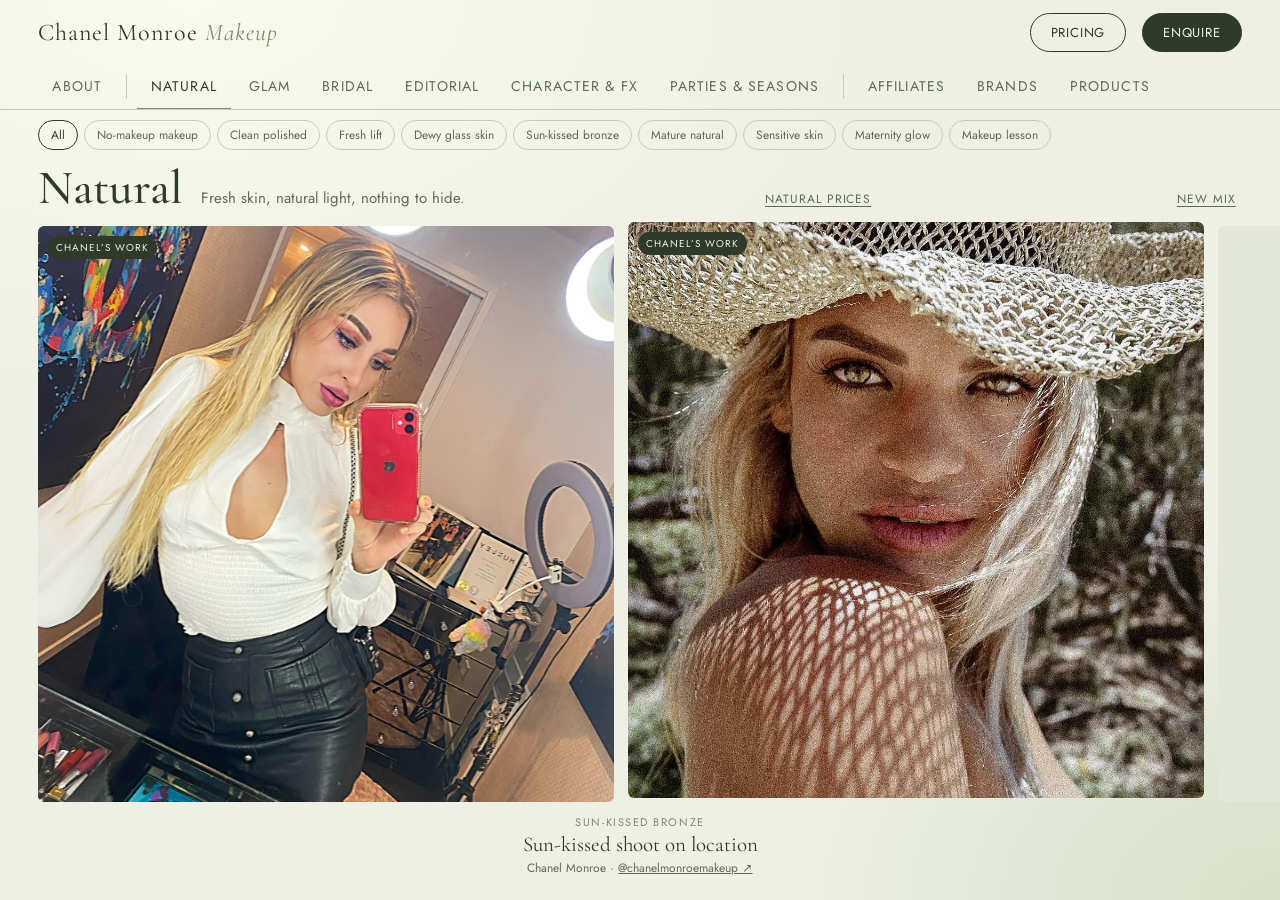
==== final-draft/index.html @ d8c99e46 "Add final-draft desktop site, Lip art, clips list, edit mode and WORKLOG" ====
<!DOCTYPE html>
<html lang="en">
<head>
<meta charset="utf-8">
<meta name="viewport" content="width=device-width,initial-scale=1">
<title>Chanel Monroe Makeup</title>
<link rel="preconnect" href="https://fonts.googleapis.com"><link rel="preconnect" href="https://fonts.gstatic.com" crossorigin>
<link rel="stylesheet" href="https://fonts.googleapis.com/css2?family=Bodoni+Moda:ital,wght@0,500;0,700;1,500&family=Cormorant+Garamond:ital,wght@0,400;0,500;0,600;1,400;1,500&family=Jost:wght@300;400;500;600&family=Pinyon+Script&family=Shrikhand&family=Syne:wght@600;700;800&display=swap">
<style>
:root{--hdr:64px;--ff:"Jost",system-ui,sans-serif;--fh:"Cormorant Garamond",Georgia,serif;--ease:cubic-bezier(.2,.7,.2,1)}
*{box-sizing:border-box}html,body{margin:0;height:100%}
body{font-family:var(--ff);background:var(--bg);color:var(--fg);transition:background .7s var(--ease),color .7s var(--ease);overflow:hidden}
a{color:inherit}button{font:inherit;color:inherit;cursor:pointer}

/* ===== THEMES: one per main group ===== */
[data-g="natural"]{--bg:#eef0e6;--bg2:#e3e8d6;--fg:#2f3a2b;--soft:#5d6a57;--acc:#7d8f6a;--line:#c4cfb7;--card:#f7f8f1;--fh:"Cormorant Garamond",Georgia,serif;--tt:none;--ls:0}
[data-g="glam"]{--bg:#f5e9e1;--bg2:#ead2c4;--fg:#3a2622;--soft:#7a5a50;--acc:#b8846b;--line:#e2c3b2;--card:#fbf3ee;--fh:"Bodoni Moda",Didot,serif;--tt:none;--ls:.01em}
[data-g="bridal"]{--bg:#fbf8f2;--bg2:#f3ead9;--fg:#3d3833;--soft:#6e665d;--acc:#c2a878;--line:#e6d9c0;--card:#fffdf9;--fh:"Pinyon Script",cursive;--tt:none;--ls:0}
[data-g="editorial"]{--bg:#0b0b0c;--bg2:#1a1a1d;--fg:#ededed;--soft:#a9a9ae;--acc:#ffffff;--line:#2e2e33;--card:#141416;--fh:"Bodoni Moda",Didot,serif;--tt:uppercase;--ls:.16em}
[data-g="fx"]{--bg:#141118;--bg2:#2a1020;--fg:#f3ece6;--soft:#b9a9a6;--acc:#c4142f;--line:#3a2a33;--card:#1d1820;--fh:"Syne",system-ui,sans-serif;--tt:uppercase;--ls:.06em}
[data-g="parties"]{--bg:#fff6ec;--bg2:#ffe3f0;--fg:#2a1a3a;--soft:#5e4d6b;--acc:#ff4fa3;--line:#f1d3ae;--card:#fffaf4;--fh:"Shrikhand",Georgia,cursive;--tt:none;--ls:0}

/* Theme option B: gradients and texture */
#bgfx{position:fixed;inset:0;z-index:-2;pointer-events:none;opacity:0;transition:opacity .8s,background .8s}
body[data-theme="b"] #bgfx{opacity:1}
body[data-theme="b"][data-g="natural"] #bgfx{background:radial-gradient(1200px 700px at 15% 0%,#f8faef 0,transparent 60%),radial-gradient(900px 600px at 100% 100%,#d7e0c6 0,transparent 60%),var(--bg)}
body[data-theme="b"][data-g="glam"] #bgfx{background:linear-gradient(120deg,#f7ebe3,#e9c9b6 40%,#f9efe8 55%,#dfb6a0);background-size:300% 300%;animation:shimmer 18s ease-in-out infinite}
body[data-theme="b"][data-g="bridal"] #bgfx{background:radial-gradient(circle at 1px 1px,rgba(194,168,120,.22) 1px,transparent 1.5px) 0 0/22px 22px,radial-gradient(1000px 600px at 50% -10%,#fff 0,transparent 70%),linear-gradient(#fbf8f2,#f4ebe0)}
body[data-theme="b"][data-g="editorial"] #bgfx{background:url("data:image/svg+xml,%3Csvg xmlns='http://www.w3.org/2000/svg' width='180' height='180'%3E%3Cfilter id='n'%3E%3CfeTurbulence type='fractalNoise' baseFrequency='.9' numOctaves='2'/%3E%3C/filter%3E%3Crect width='100%25' height='100%25' filter='url(%23n)' opacity='.09'/%3E%3C/svg%3E"),linear-gradient(160deg,#121214,#050506)}
body[data-theme="b"][data-g="fx"] #bgfx{background:radial-gradient(700px 500px at 20% 110%,rgba(196,20,47,.35),transparent 70%),radial-gradient(800px 600px at 90% -10%,rgba(90,30,120,.35),transparent 70%),#100d13;animation:smoke 22s ease-in-out infinite alternate}
body[data-theme="b"][data-g="parties"] #bgfx{background:radial-gradient(circle,#ff4fa3 2px,transparent 2.5px) 0 0/90px 90px,radial-gradient(circle,#ffc531 2px,transparent 2.5px) 45px 30px/90px 90px,radial-gradient(circle,#38c6f4 2px,transparent 2.5px) 20px 60px/90px 90px,linear-gradient(135deg,#fff6ec,#ffe6f2)}
@keyframes shimmer{0%,100%{background-position:0% 50%}50%{background-position:100% 50%}}
@keyframes smoke{to{background-position:30px -20px,-40px 30px,0 0}}

/* Theme option C: tinted by the photo in the centre */
#tint{position:fixed;inset:-60px;z-index:-3;background-size:cover;background-position:center;filter:blur(48px) saturate(1.2);opacity:0;transition:opacity .8s,background-image .8s}
#tint::after{content:"";position:absolute;inset:0;background:var(--bg);opacity:.72}
body[data-theme="c"] #tint{opacity:1}
body[data-theme="c"]{background:transparent}
</style>
<style>
/* ===== HEADER + NAV ===== */
.hdr{height:var(--hdr);display:flex;align-items:center;gap:16px;padding:0 clamp(16px,3vw,40px)}
.brand{font-family:"Cormorant Garamond",serif;font-size:24px;letter-spacing:.04em;text-decoration:none;white-space:nowrap}
.brand i{font-style:italic;color:var(--acc)}
.hdr .sp{flex:1}
.pill{border:1px solid var(--fg);background:transparent;border-radius:99px;padding:9px 20px;font-size:13px;letter-spacing:.06em;text-transform:uppercase;transition:.25s}
.pill:hover,.pill.solid{background:var(--fg);color:var(--bg)}
.pill.solid:hover{background:transparent;color:var(--fg)}
.nav{display:flex;gap:4px;padding:0 clamp(16px,3vw,40px);overflow-x:auto;scrollbar-width:none;position:relative;z-index:5}
.nav::-webkit-scrollbar{display:none}
.nav .item{position:relative;flex:none}
.nav .gbtn{background:none;border:0;padding:12px 14px;font-size:14px;letter-spacing:.08em;text-transform:uppercase;color:var(--soft);white-space:nowrap;transition:.25s}
.nav .gbtn[aria-current="true"]{color:var(--fg)}
/* Nav A: text tabs with an underline */
body[data-nav="a"] .nav{border-bottom:1px solid var(--line)}
body[data-nav="a"] .nav .gbtn{border-bottom:2px solid transparent;margin-bottom:-1px}
body[data-nav="a"] .nav .gbtn[aria-current="true"]{border-color:var(--acc)}
/* Nav B: pill buttons */
body[data-nav="b"] .nav{padding-top:4px;padding-bottom:8px;gap:8px}
body[data-nav="b"] .nav .gbtn{border:1px solid var(--line);border-radius:99px;padding:9px 18px}
body[data-nav="b"] .nav .gbtn[aria-current="true"]{background:var(--fg);color:var(--bg);border-color:var(--fg)}
/* Nav C: tabs with a drop-down of sub-styles */
body[data-nav="c"] .nav{overflow:visible;border-bottom:1px solid var(--line)}
body[data-nav="c"] .nav .gbtn::after{content:" ▾";font-size:10px;opacity:.6}
.dd{display:none;position:absolute;top:100%;left:0;min-width:220px;background:var(--card);border:1px solid var(--line);border-radius:12px;padding:8px;box-shadow:0 18px 40px rgba(0,0,0,.18);z-index:20}
body[data-nav="c"] .nav .item:hover .dd,body[data-nav="c"] .nav .item:focus-within .dd{display:block}
.dd button{display:flex;justify-content:space-between;width:100%;background:none;border:0;padding:8px 10px;border-radius:8px;font-size:13.5px;text-align:left}
.dd button:hover{background:var(--bg2)}
.dd small{color:var(--soft)}
body[data-nav="c"] .subs{display:none}

/* sub-style chips */
.subs{display:flex;gap:6px;padding:10px clamp(16px,3vw,40px) 0;overflow-x:auto;scrollbar-width:none}
.subs::-webkit-scrollbar{display:none}
.chip{flex:none;border:1px solid var(--line);background:transparent;border-radius:99px;padding:5px 12px;font-size:12px;color:var(--soft);transition:.2s}
.chip[aria-pressed="true"],.chip:hover{border-color:var(--fg);color:var(--fg)}

/* group heading */
.ghead{display:flex;align-items:baseline;gap:18px;padding:14px clamp(16px,3vw,40px) 6px;flex-wrap:wrap}
.ghead h1{margin:0;font-family:var(--fh);text-transform:var(--tt);letter-spacing:var(--ls);font-weight:500;font-size:clamp(30px,4vw,48px);line-height:1}
body[data-g="bridal"] .ghead h1{font-size:clamp(40px,5vw,64px)}
.ghead p{margin:0;color:var(--soft);font-size:15px;max-width:60ch}
.ghead .mix{margin-left:auto;background:none;border:0;color:var(--soft);font-size:12px;letter-spacing:.08em;text-transform:uppercase;text-decoration:underline;text-underline-offset:3px}

/* ===== GALLERY STRIP ===== */
.strip{overflow-x:auto;overflow-y:hidden;scrollbar-width:none;cursor:grab;padding:8px 0 4px;user-select:none}
.strip::-webkit-scrollbar{display:none}
.strip.drag{cursor:grabbing}
.track{display:flex;gap:14px;padding:0 clamp(16px,3vw,40px);height:calc(100vh - var(--hdr) - 260px);min-height:300px}
.tile{position:relative;flex:none;height:100%;margin:0;border-radius:6px;overflow:hidden;background:var(--bg2);transition:transform .4s var(--ease),opacity .4s}
.tile img{width:100%;height:100%;object-fit:cover;display:block;pointer-events:none;transition:transform .8s var(--ease)}
.tile:hover img{transform:scale(1.03)}
.tile .own{position:absolute;top:10px;left:10px;background:var(--fg);color:var(--bg);font-size:10px;letter-spacing:.1em;text-transform:uppercase;padding:4px 8px;border-radius:99px}
.tile figcaption{position:absolute;left:0;right:0;bottom:0;padding:40px 14px 12px;background:linear-gradient(transparent,rgba(0,0,0,.72));color:#fff;font-size:13px;line-height:1.35;opacity:0;transform:translateY(8px);transition:.35s var(--ease)}
.tile figcaption b{display:block;font-size:10.5px;letter-spacing:.12em;text-transform:uppercase;opacity:.8;font-weight:500;margin-bottom:3px}
.tile figcaption a{opacity:.85}
.tile.centre{transform:translateY(-4px)}
body[data-cap="b"] .tile figcaption{opacity:1;transform:none}
body[data-cap="c"] .tile:hover figcaption{opacity:1;transform:none}

/* rotating description line */
.capbar{display:flex;align-items:center;justify-content:center;gap:12px;min-height:64px;padding:8px clamp(16px,3vw,40px);text-align:center}
.capbar .txt{transition:opacity .35s,transform .35s;max-width:780px}
.capbar .txt.out{opacity:0;transform:translateY(6px)}
.capbar .sub{font-size:11px;letter-spacing:.14em;text-transform:uppercase;color:var(--acc)}
.capbar .desc{font-family:var(--fh);text-transform:var(--tt);letter-spacing:var(--ls);font-size:21px;line-height:1.2;margin:2px 0}
body[data-g="bridal"] .capbar .desc{font-family:"Cormorant Garamond",serif;font-style:italic;font-size:23px}
body[data-g="parties"] .capbar .desc{font-size:19px}
body[data-g="fx"] .capbar .desc,body[data-g="editorial"] .capbar .desc{font-size:16px}
.capbar .src{font-size:12px;color:var(--soft)}
body[data-cap="b"] .capbar{visibility:hidden}

/* ===== LIGHTBOX ===== */
.lb{position:fixed;inset:0;z-index:60;background:rgba(0,0,0,.86);display:none;align-items:center;justify-content:center;padding:4vh 4vw;color:#fff}
.lb.open{display:flex}
.lb figure{margin:0;display:flex;flex-direction:column;align-items:center;gap:12px;max-height:100%}
.lb img{max-width:min(88vw,900px);max-height:78vh;object-fit:contain;border-radius:4px}
.lb figcaption{text-align:center;font-size:14px;max-width:60ch}
.lb figcaption b{display:block;font-size:11px;letter-spacing:.14em;text-transform:uppercase;opacity:.75;font-weight:500}
.x{position:absolute;top:14px;right:16px;width:44px;height:44px;border-radius:50%;border:1px solid currentColor;background:transparent;font-size:20px;line-height:1}
.arw{position:absolute;top:50%;transform:translateY(-50%);width:48px;height:48px;border-radius:50%;border:1px solid currentColor;background:transparent;font-size:20px}
.arw.l{left:14px}.arw.r{right:14px}
</style>
<style>
/* ===== PRICING OVERLAY ===== */
.po{position:fixed;inset:0;z-index:50;display:none;align-items:center;justify-content:center;background:rgba(10,8,8,.55);-webkit-backdrop-filter:blur(6px);backdrop-filter:blur(6px)}
.po.open{display:flex;animation:fade .3s}
@keyframes fade{from{opacity:0}}
.po-sheet{position:relative;width:min(1000px,94vw);height:min(86vh,760px);border-radius:18px;overflow:hidden;display:flex;flex-direction:column;background:#fff;box-shadow:0 30px 80px rgba(0,0,0,.35)}
.po-view{flex:1;overflow:hidden;position:relative}
.po-pages{display:flex;height:100%;transition:transform .6s var(--ease)}
.page{flex:none;width:100%;height:100%;overflow-y:auto;background:var(--bg);color:var(--fg);padding:26px 30px 18px;display:flex;flex-direction:column;gap:14px;transition:background .5s}
.page-h{display:flex;align-items:baseline;gap:14px;flex-wrap:wrap;padding-right:50px}
.page-h h2{margin:0;font-family:var(--fh);text-transform:var(--tt);letter-spacing:var(--ls);font-weight:500;font-size:34px;line-height:1}
.page[data-g="bridal"] .page-h h2{font-size:46px}
.page-h p{margin:0;color:var(--soft);font-size:14px}
.page-imgs{display:grid;grid-template-columns:repeat(4,1fr);gap:10px;height:190px;flex:none}
.page-imgs figure{margin:0;position:relative;border-radius:8px;overflow:hidden;background:var(--bg2)}
.page-imgs img{width:100%;height:100%;object-fit:cover;display:block}
.page-imgs figcaption{position:absolute;left:0;right:0;bottom:0;padding:16px 8px 6px;background:linear-gradient(transparent,rgba(0,0,0,.65));color:#fff;font-size:10.5px;letter-spacing:.06em}
.plist{list-style:none;margin:0;padding:0;display:grid;grid-template-columns:1fr 1fr;column-gap:28px;border-top:1px solid var(--line)}
.plist li{display:grid;grid-template-columns:1fr auto;gap:2px 14px;padding:11px 0;border-bottom:1px solid var(--line)}
.plist b{font-weight:500;font-size:15px}
.plist .amt{text-align:right;font-weight:600;white-space:nowrap}
.plist .amt small{display:block;font-weight:400;color:var(--soft);font-size:11.5px}
.plist .inc{grid-column:1/-1;color:var(--soft);font-size:12.5px;line-height:1.35}
.page-f{margin-top:auto;display:flex;align-items:center;gap:14px;flex-wrap:wrap;font-size:12.5px;color:var(--soft);padding-top:6px}
.page-f .pill{margin-left:auto}
.po-foot{display:flex;align-items:center;justify-content:center;gap:14px;padding:10px;background:var(--bg);border-top:1px solid var(--line);color:var(--fg)}
.po-foot .nb{width:38px;height:38px;border-radius:50%;border:1px solid var(--line);background:transparent;font-size:16px}
.po-foot .nb:hover{border-color:var(--fg)}
.dots{display:flex;gap:6px}
.dots button{border:0;background:transparent;padding:6px 8px;font-size:11px;letter-spacing:.08em;text-transform:uppercase;color:var(--soft);border-radius:99px}
.dots button[aria-current="true"]{background:var(--fg);color:var(--bg)}
.po-tabs{display:none}
.po .x{z-index:3;color:var(--fg);top:16px;right:18px;background:var(--bg)}
/* Pricing B: tabs down the side */
.po[data-layout="b"] .po-sheet{flex-direction:row}
.po[data-layout="b"] .po-tabs{display:flex;flex-direction:column;gap:4px;width:220px;flex:none;padding:26px 14px;background:#151313;color:#f2ece6}
.po-tabs h3{margin:0 10px 14px;font-family:"Cormorant Garamond",serif;font-weight:500;font-size:26px}
.po-tabs button{background:none;border:0;text-align:left;padding:11px 12px;border-radius:10px;font-size:14px;letter-spacing:.04em;color:rgba(242,236,230,.7)}
.po-tabs button span{display:block;font-size:11.5px;opacity:.65;margin-top:2px}
.po-tabs button[aria-current="true"]{background:rgba(255,255,255,.1);color:#fff}
.po[data-layout="b"] .po-foot{display:none}
.po[data-layout="b"] .po-pages{transform:none!important}
.po[data-layout="b"] .page{display:none}
.po[data-layout="b"] .page.on{display:grid;grid-template-columns:minmax(220px,38%) 1fr;grid-template-rows:auto 1fr auto;gap:16px 24px}
.po[data-layout="b"] .page.on .page-h{grid-column:1/-1}
.po[data-layout="b"] .page.on .page-imgs{grid-template-columns:1fr 1fr;grid-template-rows:1fr 1fr;height:auto;min-height:320px}
.po[data-layout="b"] .page.on .plist{grid-template-columns:1fr;align-self:start}
.po[data-layout="b"] .page.on .page-f{grid-column:1/-1}
/* Pricing C: swipeable cards */
.po[data-layout="c"] .po-sheet{width:100vw;height:min(90vh,820px);background:transparent;box-shadow:none;border-radius:0}
.po[data-layout="c"] .po-view{overflow-x:auto;scroll-snap-type:x mandatory;scrollbar-width:none}
.po[data-layout="c"] .po-view::-webkit-scrollbar{display:none}
.po[data-layout="c"] .po-pages{transform:none!important;gap:20px;padding:0 calc(50vw - min(210px,43vw));width:max-content}
.po[data-layout="c"] .page{width:min(420px,86vw);border-radius:20px;scroll-snap-align:center;box-shadow:0 24px 60px rgba(0,0,0,.35);padding:20px 20px 16px;opacity:.55;transform:scale(.94);transition:opacity .4s,transform .4s}
.po[data-layout="c"] .page.on{opacity:1;transform:none}
.po[data-layout="c"] .page-imgs{grid-template-columns:2fr 1fr;grid-template-rows:1fr 1fr;height:230px}
.po[data-layout="c"] .page-imgs figure:first-child{grid-row:1/3}
.po[data-layout="c"] .page-imgs figure:nth-child(4){display:none}
.po[data-layout="c"] .plist{grid-template-columns:1fr}
.po[data-layout="c"] .po-foot{background:transparent;border:0;color:#fff}
.po[data-layout="c"] .po-foot .nb{border-color:rgba(255,255,255,.5)}
.po[data-layout="c"] .dots button{color:rgba(255,255,255,.7)}
.po[data-layout="c"] .dots button[aria-current="true"]{background:#fff;color:#111}
.po[data-layout="c"] .x{position:fixed;background:#fff;color:#111;border-color:#fff}

/* ===== DESIGN OPTIONS PANEL (mock only) ===== */
.opt-btn{position:fixed;left:16px;bottom:16px;z-index:70;background:#111;color:#fff;border:0;border-radius:99px;padding:11px 18px;font-size:12.5px;letter-spacing:.08em;text-transform:uppercase;box-shadow:0 10px 30px rgba(0,0,0,.3)}
.opt{position:fixed;left:16px;bottom:66px;z-index:70;width:min(380px,calc(100vw - 32px));max-height:calc(100vh - 100px);overflow:auto;background:#fff;color:#1d1b1a;border-radius:16px;padding:18px;box-shadow:0 24px 60px rgba(0,0,0,.35);display:none;font-size:13px}
.opt.open{display:block}
.opt h4{margin:0 0 2px;font-size:11px;letter-spacing:.14em;text-transform:uppercase;color:#8a817a}
.opt .row{margin:0 0 14px}
.opt .ch{display:flex;gap:6px;flex-wrap:wrap;margin:6px 0 4px}
.opt .ch button{border:1px solid #d8d2cb;background:#fff;border-radius:99px;padding:6px 12px;font-size:12.5px}
.opt .ch button[aria-pressed="true"]{background:#1d1b1a;color:#fff;border-color:#1d1b1a}
.opt .why{color:#6e665d;font-size:12px;line-height:1.4;margin:0}
.opt .note{border-top:1px solid #eee;padding-top:10px;color:#6e665d;font-size:12px;line-height:1.45;margin:0}

@media (max-width:760px){
  :root{--hdr:56px}
  .brand{font-size:19px}.hdr .pill{padding:7px 12px;font-size:11px}
  .track{height:calc(100vh - var(--hdr) - 290px)}
  .ghead p{font-size:13px}
  .po-sheet{width:100vw;height:100vh;border-radius:0}
  .page{padding:20px 16px}
  .page-imgs{height:130px;gap:6px}
  .plist{grid-template-columns:1fr}
  .po[data-layout="b"] .po-sheet{flex-direction:column}
  .po[data-layout="b"] .po-tabs{width:auto;flex-direction:row;overflow-x:auto;padding:12px;gap:2px}
  .po[data-layout="b"] .po-tabs h3{display:none}
  .po[data-layout="b"] .po-tabs button{white-space:nowrap}
  .po[data-layout="b"] .po-tabs button span{display:none}
  .po[data-layout="b"] .page.on{display:flex}
  .po[data-layout="b"] .page.on .page-imgs{min-height:0;height:220px}
}
</style>
<style>
/* ===== FINAL DRAFT ADDITIONS ===== */
[data-g="about"],[data-g="affiliates"],[data-g="brands"],[data-g="products"]{--bg:#f2eee8;--bg2:#e7e0d6;--fg:#26221f;--soft:#6b625a;--acc:#9a7b62;--line:#ddd3c7;--card:#faf7f3;--fh:"Cormorant Garamond",Georgia,serif;--tt:none;--ls:0}
body[data-theme="b"][data-g="about"] #bgfx,body[data-theme="b"][data-g="affiliates"] #bgfx,body[data-theme="b"][data-g="brands"] #bgfx,body[data-theme="b"][data-g="products"] #bgfx{background:radial-gradient(1000px 600px at 80% 0%,#fbf8f3 0,transparent 60%),var(--bg)}
.nav .sep{flex:none;width:1px;background:var(--line);margin:10px 6px}
.tile video{width:100%;height:100%;object-fit:cover;display:block;pointer-events:none}
.tile .vtag{position:absolute;top:10px;right:10px;background:rgba(0,0,0,.55);color:#fff;font-size:10px;letter-spacing:.1em;text-transform:uppercase;padding:4px 8px;border-radius:99px}
.lb video{max-width:min(88vw,900px);max-height:78vh;border-radius:4px}
#gallery[hidden],#info[hidden]{display:none}
.info{height:calc(100vh - var(--hdr) - 60px);overflow-y:auto;padding:6px clamp(16px,3vw,40px) 60px}
.info h1{font-family:var(--fh);font-weight:500;font-size:clamp(30px,4vw,48px);margin:10px 0 4px}
.info .lead{color:var(--soft);margin:0 0 20px;max-width:70ch}
.info h3{font-family:var(--fh);font-weight:500;font-size:24px;margin:26px 0 10px;border-bottom:1px solid var(--line);padding-bottom:6px}
.cards{display:grid;grid-template-columns:repeat(auto-fill,minmax(170px,1fr));gap:16px}
.card{background:var(--card);border:1px solid var(--line);border-radius:14px;padding:16px;text-align:center;text-decoration:none;transition:.25s}
.card:hover{transform:translateY(-3px);box-shadow:0 12px 30px rgba(0,0,0,.08)}
.card img.av{width:96px;height:96px;border-radius:50%;object-fit:cover;display:block;margin:0 auto 10px;background:var(--bg2)}
.card b{display:block;font-weight:500}.card small{color:var(--soft)}
.logos{display:grid;grid-template-columns:repeat(auto-fill,minmax(140px,1fr));gap:12px}
.logo{background:#fff;border:1px solid var(--line);border-radius:12px;height:90px;display:flex;align-items:center;justify-content:center;padding:14px}
.logo img{max-width:100%;max-height:100%;object-fit:contain}
.plist2{columns:2 260px;column-gap:28px;margin:0;padding:0;list-style:none}
.plist2 li{break-inside:avoid;padding:8px 0;border-bottom:1px solid var(--line)}
.about-lines{font-family:var(--fh);font-size:clamp(22px,2.6vw,32px);line-height:1.3;max-width:34ch;min-height:3.2em;transition:opacity .4s}
.mini-strip{display:flex;gap:12px;overflow-x:auto;padding:10px 0;scrollbar-width:none}
.mini-strip img{height:260px;border-radius:8px;flex:none}
.note-small{color:var(--soft);font-size:12px;margin-top:24px}

/* ===== EDIT MODE ===== */
.editbar{position:fixed;left:50%;bottom:16px;transform:translateX(-50%);z-index:80;display:none;align-items:center;gap:8px;flex-wrap:wrap;background:#111;color:#fff;border-radius:14px;padding:10px 12px;font-size:12.5px;box-shadow:0 18px 50px rgba(0,0,0,.4);max-width:calc(100vw - 24px)}
body.editing .editbar{display:flex}
.editbar b{letter-spacing:.1em;text-transform:uppercase;font-size:11px;color:#ffcf5a;margin-right:4px}
.editbar button{background:#2a2a2a;color:#fff;border:1px solid #444;border-radius:99px;padding:7px 12px;font-size:12px}
.editbar button.go{background:#ffcf5a;color:#111;border-color:#ffcf5a}
.editbar .cnt{color:#bbb}
body.editing .tile{cursor:grab;outline:2px dashed transparent;outline-offset:-2px}
body.editing .tile:hover{outline-color:#ffcf5a}
body.editing .tile.drop{outline-color:#ff4fa3;outline-style:solid}
.ectl{display:none;position:absolute;top:8px;left:8px;right:8px;gap:6px;z-index:3}
body.editing .ectl{display:flex}
.ectl button,.ectl select{background:rgba(17,17,17,.85);color:#fff;border:0;border-radius:8px;padding:6px 8px;font-size:12px}
.ectl .on{background:#ffcf5a;color:#111}
.ectl select{max-width:120px}
.tile .ecap{display:none;position:absolute;left:8px;right:8px;bottom:8px;z-index:3;background:rgba(17,17,17,.85);color:#fff;border-radius:8px;padding:6px 8px;font-size:12px;min-height:30px;outline:none}
body.editing .tile .ecap{display:block}
body.editing .tile figcaption{display:none}
.tile.pinned::after{content:"PINNED";position:absolute;right:10px;bottom:50px;background:#ffcf5a;color:#111;font-size:10px;font-weight:600;letter-spacing:.1em;padding:3px 7px;border-radius:99px;z-index:2}
.tile.isHidden{opacity:.35}
</style>
</head>
<body data-g="natural">
<div id="tint"></div><div id="bgfx"></div>

<header class="hdr">
  <a class="brand" href="./" id="brand">Chanel Monroe <i>Makeup</i></a>
  <span class="sp"></span>
  <button class="pill" id="openPricing">Pricing</button>
  <a class="pill solid" id="enquire" href="#" target="_blank" rel="noopener" style="text-decoration:none">Enquire</a>
</header>
<nav class="nav" id="nav" aria-label="Sections"></nav>

<section id="gallery">
  <div class="subs" id="subs"></div>
  <div class="ghead"><h1 id="gTitle"></h1><p id="gTag"></p><button class="mix" id="groupPrices"></button><button class="mix" id="remix">New mix</button></div>
  <main class="strip" id="strip" aria-label="Gallery: drag or scroll to move it"><div class="track" id="track"></div></main>
  <div class="capbar"><div class="txt" id="cap"><div class="sub" id="capSub"></div><div class="desc" id="capDesc"></div><div class="src" id="capSrc"></div></div></div>
</section>
<section id="info" class="info" hidden></section>

<div class="lb" id="lb" role="dialog" aria-modal="true" aria-label="Photo">
  <button class="x" id="lbX" aria-label="Close">×</button>
  <button class="arw l" id="lbL" aria-label="Previous">‹</button>
  <figure><div id="lbMedia"></div><figcaption id="lbCap"></figcaption></figure>
  <button class="arw r" id="lbR" aria-label="Next">›</button>
</div>

<div class="po" id="po" role="dialog" aria-modal="true" aria-label="Pricing">
  <div class="po-sheet">
    <div class="po-tabs" id="poTabs"></div>
    <div class="po-view" id="poView"><div class="po-pages" id="poPages"></div></div>
    <div class="po-foot"><button class="nb" id="poPrev" aria-label="Previous">‹</button><div class="dots" id="poDots"></div><button class="nb" id="poNext" aria-label="Next">›</button></div>
    <button class="x" id="poX" aria-label="Close">×</button>
  </div>
</div>

<div class="editbar" id="editbar">
  <b>Edit mode</b><span class="cnt" id="editCnt">No changes yet</span>
  <button id="eAll">Show every image in this section</button>
  <button id="eUndo">Discard changes</button>
  <button class="go" id="eSave">Save to overrides.js</button>
  <button id="eExit">Exit</button>
</div>

<script src="settings/site-settings.js"></script>
<script src="settings/pricing-settings.js"></script>
<script src="settings/design-settings.js"></script>
<script src="data/site-content.js"></script>
<script src="data/media.js"></script>
<script src="data/overrides.js"></script>
<script>
var GROUPS = [
  {id:'natural',  name:'Natural',           tag:'Fresh skin, natural light, nothing to hide.',
   subs:['No-makeup makeup','Clean polished','Fresh lift','Dewy glass skin','Sun-kissed bronze','Mature natural','Sensitive skin','Maternity glow','Makeup lesson'], looks:['natural','headshot','portrait','sensitive','lesson']},
  {id:'glam',     name:'Glam',              tag:'Polished, sculpted and made to last all night.',
   subs:['Soft glam','Full glam','Bronzed coastal glam','Old Hollywood','Race day glam','Mature skin glam'], looks:['formal','gala','milestone']},
  {id:'bridal',   name:'Bridal',            tag:'Your most important day, calm from the first consult.',
   subs:['Classic bridal','Natural radiant bride','Groom grooming'], looks:['bridal-look','bridal-party','trial']},
  {id:'editorial',name:'Editorial',         tag:'Make the face the story.',
   subs:['Beauty close-up','Graphic liner','Editorial graphic liner','Colour block and gloss','Lip art','Avant-garde','Music video and album art','Stage and theatre'], looks:['shoot-look','close-up','statement','half-day','full-day']},
  {id:'fx',       name:'Character & FX',    tag:'Characters, creatures and full transformations.',
   subs:['SFX and prosthetics','Body paint','Cosplay recreation','Halloween character','Fancy dress','UV neon'], looks:['sfx','body-paint','character','halloween']},
  {id:'parties',  name:'Parties & Seasons', tag:'Every celebration needs a little sparkle.',
   subs:['Glitter bar and gems','Kids face paint','Express designs','Easter','Christmas and New Year','Holiday specials'], looks:['easter','christmas','birthday','festival','hens','mini-paint']}
];
var PAGES = [{id:'about',name:'About'},{id:'affiliates',name:'Affiliates'},{id:'brands',name:'Brands'},{id:'products',name:'Products'}];
var DESC = {
 'No-makeup makeup':['Skin that looks like skin, only better','A barely-there base with a soft flush'],
 'Clean polished':['Clean, even skin and groomed brows','Polished, simple and camera-ready'],
 'Fresh lift':['A brightening lift for tired skin','Fresh, lifted and wide awake'],
 'Dewy glass skin':['Glassy, hydrated skin with a soft glow','A dewy finish that catches the light'],
 'Sun-kissed bronze':['Warm bronze and a sun-kissed flush','Holiday skin, all year round'],
 'Mature natural':['A light, flexible base for mature skin','Soft definition that never settles into lines'],
 'Sensitive skin':['Gentle products for reactive skin','Calm, even coverage for sensitive skin'],
 'Maternity glow':['A soft glow for maternity shoots','Radiant, comfortable maternity makeup'],
 'Makeup lesson':['Learn the looks you love','Techniques you can repeat at home'],
 'Soft glam':['Soft glam: blended lids and a nude lip','Diffused glam with a satin finish'],
 'Full glam':['Full glam: sculpted, lashed and lasting','Bold lids, full lashes and a flawless base'],
 'Bronzed coastal glam':['Bronzed glam made for the coast','Warm, sculpted and sun-ready'],
 'Old Hollywood':['Old Hollywood: winged liner and a red lip','Classic screen-siren glamour'],
 'Race day glam':['Race day glam that lasts in the heat','Polished glam for the fields'],
 'Mature skin glam':['Lifted glam for mature skin','Glamorous, luminous and lightweight'],
 'Classic bridal':['Timeless bridal, made to last all day','A classic bride, polished and photo-ready'],
 'Natural radiant bride':['Radiant, natural skin for the bride','Soft, glowing bridal makeup'],
 'Groom grooming':['Groom grooming: even skin, no shine','Camera-ready grooming for the groom'],
 'Beauty close-up':['Macro-ready skin and detail','Up close: precise, blended colour'],
 'Graphic liner':['Graphic liner with clean, sharp lines','Floating liner and negative space'],
 'Editorial graphic liner':['Editorial liner, shaped for the camera','Graphic shapes made for the lens'],
 'Colour block and gloss':['Colour-blocked lids and glossy shine','Bold colour with a high-gloss finish'],
 'Lip art':['Lip art: the lips become the canvas','Painted, glittered and gemmed lips'],
 'Avant-garde':['Avant-garde: makeup as art','Conceptual looks that break the rules'],
 'Music video and album art':['Looks for music videos and album art','Made for the screen and the cover'],
 'Stage and theatre':['Stage makeup that reads from the back row','Theatrical colour and definition'],
 'SFX and prosthetics':['SFX: wounds, prosthetics and creatures','Special effects built to fool the camera'],
 'Body paint':['Full body paint, designed and sealed','Body art in skin-safe paints'],
 'Cosplay recreation':['Character recreations for cosplay','Cosplay makeup, true to the character'],
 'Halloween character':['Halloween characters, from glam to ghoul','Skulls, witches and spooky glam'],
 'Fancy dress':['Fancy-dress faces to finish the costume','Costume makeup full of character'],
 'UV neon':['UV neon that glows under blacklight','Neon colour for the dance floor'],
 'Glitter bar and gems':['Glitter, gems and sparkle','Festival sparkle that stays put'],
 'Kids face paint':['Kids face paint: quick, bright and fun','Face painting for parties'],
 'Express designs':['Express designs in a few minutes','Quick cheek art and glitter'],
 'Easter':['Easter pastels and spring florals','Playful Easter faces'],
 'Christmas and New Year':['Festive red lips, gold lids and sparkle','Christmas and New Year’s Eve glam'],
 'Holiday specials':['Holiday looks for every celebration','Seasonal glam for the festive season']
};
</script>
<script>
(function(){
var $=function(id){return document.getElementById(id)};
var D=Object.assign({nav:'a',theme:'b',cap:'c',price:'b',mix:'b',perGroup:25,videosPerGroup:4},window.DESIGN||{});
var SAVED=window.SITE_OVERRIDES||{}; ['hidden','log'].forEach(function(k){SAVED[k]=SAVED[k]||[]}); ['pinned','captions','moved'].forEach(function(k){SAVED[k]=SAVED[k]||{}});
var O=JSON.parse(JSON.stringify(SAVED)), BASE=(window.MEDIA||[]).map(function(x){return Object.assign({},x)});
var SITE=window.SITE||{}, BOOK=(window.BOOKING_LINKS||{}).general||'#', SECTIONS=window.GALLERY_SECTIONS||[];
var cur=0, page=null, sub=null, shown=[], centreIdx=-1, EDIT=false, showAll=false, dirty=0;
function shuffle(a){a=a.slice();for(var i=a.length-1;i>0;i--){var j=Math.floor(Math.random()*(i+1));var t=a[i];a[i]=a[j];a[j]=t}return a}
function hash(s){var h=0;for(var i=0;i<s.length;i++)h=(h*31+s.charCodeAt(i))|0;return Math.abs(h)}
function esc(s){return String(s==null?'':s).replace(/[&<>"]/g,function(c){return {'&':'&amp;','<':'&lt;','>':'&gt;','"':'&quot;'}[c]})}
function items(){return BASE.map(function(x){var m=O.moved[x.src];return m?Object.assign({},x,{g:m.g,s:m.s}):x})}
function desc(it){if(O.captions[it.src])return O.captions[it.src];if(it.d)return it.d;var a=DESC[it.s]||[''];return a[hash(it.src)%a.length]}
function credit(it){return (it.own?'Chanel Monroe':'Inspiration')+(it.post?' · <a href="'+it.post+'" target="_blank" rel="noopener">'+esc(it.by)+' ↗</a>':'')}
function hid(it){return O.hidden.indexOf(it.src)>=0}
function key(g,s){return s?g.id+'|'+s:g.id}

/* ---- theme + design settings ---- */
var b=document.body.dataset;b.nav=D.nav;b.theme=D.theme;b.cap=D.cap;$('po').dataset.layout=D.price;
if(SITE.businessName&&!/^\[/.test(SITE.businessName))$('brand').textContent=SITE.businessName;
$('enquire').href=BOOK;

/* ---- choose what a section shows: pinned first, then a fresh random mix, videos spread evenly ---- */
function pick(g,onlySub){
  var all=items().filter(function(x){return x.g===g.id&&(!onlySub||x.s===onlySub)});
  var imgs=all.filter(function(x){return x.type!=='video'}), vids=all.filter(function(x){return x.type==='video'});
  if(EDIT&&showAll) return imgs.concat(vids);
  imgs=imgs.filter(function(x){return !hid(x)}); vids=vids.filter(function(x){return !hid(x)});
  var pins=(O.pinned[key(g,onlySub)]||[]).map(function(src){return imgs.concat(vids).filter(function(x){return x.src===src})[0]}).filter(Boolean);
  var used={};pins.forEach(function(x){used[x.src]=1});
  var out=[], want=D.perGroup;
  if(D.mix==='b'&&!onlySub){out=shuffle(imgs.filter(function(x){return x.own&&!used[x.src]})).slice(0,10);out.forEach(function(x){used[x.src]=1})}
  var subs=onlySub?[onlySub]:shuffle(g.subs);
  var buckets=subs.map(function(s){return shuffle(imgs.filter(function(x){return x.s===s&&!used[x.src]}))});
  while(out.length+pins.length<want&&buckets.some(function(q){return q.length}))buckets.forEach(function(q){if(out.length+pins.length<want&&q.length)out.push(q.shift())});
  if(D.mix!=='b')out=shuffle(out);
  var seenPost={};pins.forEach(function(x){if(x.post)seenPost[x.post]=1});
  out=out.filter(function(x){if(!x.post)return true;if(seenPost[x.post])return false;seenPost[x.post]=1;return true});
  var list=pins.filter(function(x){return x.type!=='video'}).concat(out);
  var vpick=shuffle(vids.filter(function(x){return !used[x.src]})).slice(0,Math.max(0,D.videosPerGroup-pins.filter(function(x){return x.type==='video'}).length));
  vpick=pins.filter(function(x){return x.type==='video'}).concat(vpick);
  vpick.forEach(function(v,k){var at=Math.round((k+1)*(list.length+vpick.length)/(vpick.length+1));list.splice(Math.min(at,list.length),0,v)});
  return list;
}
var SEL={};function remixAll(){GROUPS.forEach(function(g){SEL[g.id]=pick(g)})}

/* ---- nav ---- */
function renderNav(){
  var h='<div class="item"><button class="gbtn" data-p="about">About</button></div><span class="sep"></span>';
  h+=GROUPS.map(function(g,i){
    var subs=g.subs.map(function(s){return '<button data-g="'+i+'" data-s="'+esc(s)+'">'+esc(s)+'<small>'+items().filter(function(x){return x.s===s&&!hid(x)}).length+'</small></button>'}).join('');
    return '<div class="item"><button class="gbtn" data-g="'+i+'">'+g.name+'</button><div class="dd"><button data-g="'+i+'" data-s=""><b>All '+g.name+'</b></button>'+subs+'</div></div>'}).join('');
  h+='<span class="sep"></span>'+PAGES.slice(1).map(function(p){return '<div class="item"><button class="gbtn" data-p="'+p.id+'">'+p.name+'</button></div>'}).join('');
  $('nav').innerHTML=h;markNav();
}
function markNav(){[].forEach.call($('nav').querySelectorAll('.gbtn'),function(x){x.setAttribute('aria-current',page?x.dataset.p===page:(x.dataset.g!=null&&+x.dataset.g===cur))})}
$('nav').addEventListener('click',function(e){var x=e.target.closest('button');if(!x)return;if(x.dataset.p)return openPage(x.dataset.p);if(x.dataset.g!=null)go(+x.dataset.g,x.dataset.s||null)});
function renderSubs(){var g=GROUPS[cur];$('subs').innerHTML='<button class="chip" data-s="" aria-pressed="'+(!sub)+'">All</button>'+g.subs.map(function(s){return '<button class="chip" data-s="'+esc(s)+'" aria-pressed="'+(sub===s)+'">'+esc(s)+'</button>'}).join('')}
$('subs').addEventListener('click',function(e){var x=e.target.closest('.chip');if(x)go(cur,x.dataset.s||null)});


/* ---- gallery ---- */
var groupsOpt=null;
function moveOptions(it){if(!groupsOpt){groupsOpt=GROUPS.map(function(g){return '<optgroup label="'+g.name+'">'+g.subs.map(function(s){return '<option value="'+g.id+'|'+esc(s)+'">'+esc(s)+'</option>'}).join('')+'</optgroup>'}).join('')}
  return '<select data-a="move" title="Move to another style">'+groupsOpt.replace('value="'+it.g+'|'+esc(it.s)+'"','value="'+it.g+'|'+esc(it.s)+'" selected')+'</select>'}
function tileHTML(it,k){
  var w=Math.max(.56,Math.min(1,(it.w||4)/(it.h||5))), pins=O.pinned[key(GROUPS[cur],sub)]||[], pinned=pins.indexOf(it.src)>=0;
  var media=it.type==='video'?'<video muted loop playsinline preload="none" onerror="var t=this.closest(\'.tile\');if(t)t.remove()" poster="'+(it.poster||'')+'" data-src="'+it.src+'"></video><span class="vtag">Clip</span>'
    :'<img loading="'+(k<6?'eager':'lazy')+'" src="'+it.src+'" alt="'+esc(desc(it))+'" onerror="this.closest(\'.tile\').remove()">';
  return '<figure class="tile'+(pinned?' pinned':'')+(hid(it)?' isHidden':'')+'" data-k="'+k+'" draggable="'+EDIT+'" style="aspect-ratio:'+w+'">'+media+(it.own?'<span class="own">Chanel’s work</span>':'')+
    '<figcaption><b>'+esc(it.s)+'</b>'+esc(desc(it))+'<br>'+credit(it)+'</figcaption>'+
    (EDIT?'<div class="ectl"><button data-a="pin" class="'+(pinned?'on':'')+'" title="Pin: always show here, in this order">📌</button><button data-a="hide" class="'+(hid(it)?'on':'')+'" title="Hide from the site">✕</button>'+moveOptions(it)+'</div><div class="ecap" contenteditable="true" data-a="cap" title="Edit the description">'+esc(desc(it))+'</div>':'')+'</figure>';
}
function go(i,s){
  page=null;$('gallery').hidden=false;$('info').hidden=true;
  cur=i;sub=s||null;var g=GROUPS[i];document.body.dataset.g=g.id;markNav();renderSubs();
  $('gTitle').textContent=sub||g.name;$('gTag').textContent=sub?(DESC[sub]||[''])[0]+'.':g.tag;$('groupPrices').textContent=g.name+' prices';
  shown=(sub||EDIT)?pick(g,sub):SEL[g.id];
  $('track').innerHTML=shown.map(tileHTML).join('');
  observeVideos();$('strip').scrollLeft=0;centreIdx=-1;dir=1;setTimeout(findCentre,60);closeDd();
}
function closeDd(){var a=document.activeElement;if(a&&a.closest&&a.closest('.dd'))a.blur()}
function setCap(it){var c=$('cap');c.classList.add('out');
  setTimeout(function(){$('capSub').textContent=it.s;$('capDesc').textContent=desc(it);$('capSrc').innerHTML=credit(it);c.classList.remove('out')},220);
  $('tint').style.backgroundImage='url("'+(it.type==='video'?(it.poster||''):it.src)+'")'}
function findCentre(){var st=$('strip'),mid=st.scrollLeft+st.clientWidth/2,best=-1,bd=1e9;
  [].forEach.call($('track').children,function(t,k){var c=t.offsetLeft+t.offsetWidth/2,d=Math.abs(c-mid);if(d<bd){bd=d;best=k}});
  if(best!==centreIdx&&best>=0){var old=$('track').children[centreIdx];if(old)old.classList.remove('centre');centreIdx=best;var t=$('track').children[best];t.classList.add('centre');setCap(shown[+t.dataset.k])}}
/* videos load and play only while on screen */
var vio=('IntersectionObserver' in window)?new IntersectionObserver(function(es){es.forEach(function(e){var v=e.target;if(e.isIntersecting){if(!v.src)v.src=v.dataset.src;var p=v.play();if(p&&p.catch)p.catch(function(){})}else v.pause()})},{root:$('strip'),threshold:.35}):null;
function observeVideos(){[].forEach.call($('track').querySelectorAll('video'),function(v){if(vio)vio.observe(v);else{v.src=v.dataset.src;v.autoplay=true}})}
var st=$('strip'),dragging=false,moved=0,sx=0,sl=0,paused=false,dir=1,raf=0;
st.addEventListener('scroll',function(){cancelAnimationFrame(raf);raf=requestAnimationFrame(findCentre)},{passive:true});
st.addEventListener('wheel',function(e){if(Math.abs(e.deltaY)>Math.abs(e.deltaX)){st.scrollLeft+=e.deltaY;e.preventDefault()}},{passive:false});
st.addEventListener('pointerdown',function(e){if(EDIT)return;dragging=true;moved=0;sx=e.clientX;sl=st.scrollLeft;st.classList.add('drag')});
window.addEventListener('pointermove',function(e){if(!dragging)return;moved=Math.max(moved,Math.abs(e.clientX-sx));st.scrollLeft=sl-(e.clientX-sx)});
window.addEventListener('pointerup',function(){dragging=false;st.classList.remove('drag')});
st.addEventListener('mouseenter',function(){paused=true});st.addEventListener('mouseleave',function(){paused=false});
(function auto(){if(!EDIT&&!page&&!paused&&!dragging&&!$('po').classList.contains('open')&&!$('lb').classList.contains('open')){st.scrollLeft+=0.45*dir;if(st.scrollLeft+st.clientWidth>=st.scrollWidth-1)dir=-1;else if(st.scrollLeft<=0)dir=1}requestAnimationFrame(auto)})();
$('remix').onclick=function(){remixAll();go(cur,sub)};

/* ---- lightbox ---- */
var lbk=0;
function lbShow(k){lbk=(k+shown.length)%shown.length;var it=shown[lbk];
  $('lbMedia').innerHTML=it.type==='video'?'<video src="'+it.src+'" muted loop playsinline autoplay controls></video>':'<img src="'+it.src+'" alt="'+esc(desc(it))+'">';
  $('lbCap').innerHTML='<b>'+esc(it.s)+'</b>'+esc(desc(it))+'<br>'+credit(it)}
$('track').addEventListener('click',function(e){if(EDIT||moved>6||e.target.closest('a'))return;var t=e.target.closest('.tile');if(!t)return;lbShow(+t.dataset.k);$('lb').classList.add('open')});
function lbClose(){$('lb').classList.remove('open');$('lbMedia').innerHTML=''}
$('lbX').onclick=lbClose;$('lbL').onclick=function(){lbShow(lbk-1)};$('lbR').onclick=function(){lbShow(lbk+1)};
$('lb').addEventListener('click',function(e){if(e.target===$('lb'))lbClose()});

/* ---- pricing (style photos are inspiration only, not Chanel's work) ---- */
var LP=window.LOOK_PRICES||{sections:[]},LOOKS={};LP.sections.forEach(function(s){s.looks.forEach(function(l){LOOKS[l.key]=l})});
var cur$=LP.currency||'$';function money(n){return cur$+Number(n).toLocaleString('en-AU')}
var poIdx=0,po=$('po');
function buildPricing(){
  $('poPages').innerHTML=GROUPS.map(function(g,i){
    var four=shuffle(items().filter(function(x){return x.g===g.id&&!x.own&&x.type!=='video'&&!hid(x)})).slice(0,4);
    var imgs=four.map(function(it){return '<figure><img loading="lazy" src="'+it.src+'" alt="'+esc(desc(it))+'" onerror="this.parentNode.remove()"><figcaption>'+esc(it.s)+' · '+esc(it.by)+'</figcaption></figure>'}).join('');
    var rows=g.looks.map(function(k){var L=LOOKS[k];if(!L)return '';return '<li><b>'+esc(L.name)+'</b><span class="amt">'+(L.from?'<small>from</small>':'')+money(L.price)+'<small>'+esc(L.unit)+'</small></span><span class="inc">'+esc(L.includes)+'</span></li>'}).join('');
    return '<section class="page" data-g="'+g.id+'"><div class="page-h"><h2>'+g.name+'</h2><p>'+g.tag+'</p></div><div class="page-imgs">'+imgs+'</div><ul class="plist">'+rows+'</ul>'+
      '<div class="page-f"><span>Minimum booking '+money(LP.minimumBooking||0)+' · '+(LP.depositPct||0)+'% deposit secures your date · travel included within '+(LP.includedKm||0)+' km · style photos are inspiration, credited to their artists</span><a class="pill solid" style="text-decoration:none" href="'+((window.BOOKING_LINKS||{})[g.id]||BOOK)+'" target="_blank" rel="noopener">Book '+g.name+'</a></div></section>'}).join('');
  $('poDots').innerHTML=GROUPS.map(function(g,i){return '<button data-i="'+i+'">'+g.name+'</button>'}).join('');
  $('poTabs').innerHTML='<h3>Pricing</h3>'+GROUPS.map(function(g,i){var p=g.looks.map(function(k){return (LOOKS[k]||{}).price||0});return '<button data-i="'+i+'">'+g.name+'<span>from '+money(Math.min.apply(0,p))+'</span></button>'}).join('');
}
function poGo(i,fromScroll){poIdx=(i+GROUPS.length)%GROUPS.length;po.setAttribute('data-g',GROUPS[poIdx].id);
  [].forEach.call($('poPages').children,function(p,k){p.classList.toggle('on',k===poIdx)});
  [].forEach.call($('poDots').children,function(x,k){x.setAttribute('aria-current',k===poIdx)});
  [].forEach.call($('poTabs').querySelectorAll('button'),function(x,k){x.setAttribute('aria-current',k===poIdx)});
  if(po.dataset.layout==='a')$('poPages').style.transform='translateX('+(-100*poIdx)+'%)';
  if(po.dataset.layout==='c'&&!fromScroll){var c=$('poPages').children[poIdx],v=$('poView');v.scrollTo({left:c.offsetLeft-(v.clientWidth-c.offsetWidth)/2,behavior:'smooth'})}}
function poOpen(i){po.classList.add('open');poGo(i);if(po.dataset.layout==='c')setTimeout(function(){poGo(i)},30)}
$('openPricing').onclick=function(){poOpen(page?0:cur)};$('groupPrices').onclick=function(){poOpen(cur)};
$('poX').onclick=function(){po.classList.remove('open')};
po.addEventListener('click',function(e){if(e.target===po||(e.target===$('poView')&&po.dataset.layout==='c'))po.classList.remove('open')});
$('poPrev').onclick=function(){poGo(poIdx-1)};$('poNext').onclick=function(){poGo(poIdx+1)};
$('poDots').onclick=$('poTabs').onclick=function(e){var x=e.target.closest('button[data-i]');if(x)poGo(+x.dataset.i)};
var poRaf=0;$('poView').addEventListener('scroll',function(){if(po.dataset.layout!=='c')return;cancelAnimationFrame(poRaf);poRaf=requestAnimationFrame(function(){var v=$('poView'),mid=v.scrollLeft+v.clientWidth/2,best=0,bd=1e9;[].forEach.call($('poPages').children,function(c,k){var d=Math.abs(c.offsetLeft+c.offsetWidth/2-mid);if(d<bd){bd=d;best=k}});if(best!==poIdx)poGo(best,true)})},{passive:true});

/* ---- About, Affiliates, Brands, Products ---- */
function sec(id){return SECTIONS.filter(function(s){return s.id===id})[0]||{groups:[]}}
var aboutTimer=0;
function openPage(id){
  page=id;document.body.dataset.g=id;markNav();$('gallery').hidden=true;var el=$('info');el.hidden=false;el.scrollTop=0;clearInterval(aboutTimer);
  var ig=SITE.instagram||'https://www.instagram.com/chanelmonroemakeup/', h='';
  if(id==='about'){
    var lines=(sec('about').lines||[]).filter(function(l){return l&&!/^\[/.test(l)});
    var own=shuffle(items().filter(function(x){return x.own&&x.type!=='video'&&!hid(x)})).slice(0,12);
    h='<h1>About</h1><p class="lead">Mobile makeup artist on the Gold Coast. Bridal, glam, editorial, character and party looks.</p>'+
      '<p class="about-lines" id="aboutLine">'+esc(lines[0]||'Makeup for every kind of day, from barely there to full character.')+'</p>'+
      '<h3>Chanel’s work</h3><div class="mini-strip">'+own.map(function(x){return '<img loading="lazy" src="'+x.src+'" alt="'+esc(desc(x))+'">'}).join('')+'</div>'+
      '<p><a class="pill" style="text-decoration:none;display:inline-block;margin-top:10px" href="'+ig+'" target="_blank" rel="noopener">Follow on Instagram</a> <a class="pill solid" style="text-decoration:none;display:inline-block" href="'+BOOK+'" target="_blank" rel="noopener">Enquire</a></p>'+
      (lines.length?'':'<p class="note-small">Bio lines still to write: edit ABOUT_LINES in data/site-content.js.</p>');
    if(lines.length>1){var n=0;aboutTimer=setInterval(function(){var p=$('aboutLine');if(!p)return clearInterval(aboutTimer);p.style.opacity=0;setTimeout(function(){n=(n+1)%lines.length;p.textContent=lines[n];p.style.opacity=1},400)},3800)}
  }
  if(id==='affiliates'){
    h='<h1>Affiliates</h1><p class="lead">'+esc((sec('affiliates').lines||[])[0]||'The local artists I trust and work alongside.')+'</p>'+sec('affiliates').groups.map(function(g){
      return '<h3>'+esc(g.name)+'</h3><div class="cards">'+g.tiles.map(function(t){var p=t.text.split(' · ');var base='images/affiliates/'+g.name.toLowerCase()+'/'+t.handle;
        return '<a class="card" href="https://www.instagram.com/'+t.handle+'/" target="_blank" rel="noopener"><img class="av" loading="lazy" src="'+base+'.jpg" onerror="if(!this.dataset.w){this.dataset.w=1;this.src=\''+base+'.webp\'}else{this.style.visibility=\'hidden\'}" alt=""><b>'+esc(p[0])+'</b><small>'+esc(p[1]||'')+'<br>@'+esc(t.handle)+'</small></a>'}).join('')+'</div>'}).join('');
  }
  if(id==='brands'){
    h='<h1>Brands</h1><p class="lead">'+esc((sec('brands').lines||[])[0]||'The brands in my kit.')+'</p>'+sec('brands').groups.map(function(g){
      return '<h3>'+esc(g.name)+'</h3><div class="logos">'+g.tiles.map(function(t){return '<div class="logo" title="'+esc(t.text)+'">'+(t.src?'<img loading="lazy" src="'+t.src+'" alt="'+esc(t.text)+'">':esc(t.text))+'</div>'}).join('')+'</div>'}).join('');
  }
  if(id==='products'){
    h='<h1>Products</h1><p class="lead">'+esc((sec('products').lines||[])[0]||'The products I actually reach for on clients.')+'</p>'+sec('products').groups.map(function(g){
      return '<h3>'+esc(g.name)+'</h3><ul class="plist2">'+g.tiles.map(function(t){return '<li>'+esc(t.text)+'</li>'}).join('')+'</ul>'}).join('')+
      '<p class="note-small">'+esc((sec('products').lines||[]).slice(-1)[0]||'')+'</p>';
  }
  el.innerHTML=h;
}

/* ---- EDIT MODE: drag to reorder (pins), pin, hide, re-caption, move; save to data/overrides.js ---- */
var changes=[],fileHandle=null,dragK=-1;
function note(action,it,detail){changes.push({time:new Date().toISOString(),action:action,section:GROUPS[cur].id+(sub?' / '+sub:''),image:it.src,detail:detail||''});
  $('editCnt').textContent=changes.length+' unsaved change'+(changes.length===1?'':'s')}
function setEdit(on){EDIT=on;showAll=false;document.body.classList.toggle('editing',on);$('eAll').textContent='Show every image in this section';if(!page)go(cur,sub)}
function pinList(){var k=key(GROUPS[cur],sub);return O.pinned[k]=O.pinned[k]||[]}
$('track').addEventListener('click',function(e){if(!EDIT)return;var x=e.target.closest('button[data-a]');if(!x)return;var t=x.closest('.tile'),it=shown[+t.dataset.k];
  if(x.dataset.a==='pin'){var p=pinList(),i=p.indexOf(it.src);if(i>=0){p.splice(i,1);note('unpin',it)}else{p.push(it.src);note('pin',it)}}
  if(x.dataset.a==='hide'){var j=O.hidden.indexOf(it.src);if(j>=0){O.hidden.splice(j,1);note('unhide',it)}else{O.hidden.push(it.src);note('hide',it)}}
  t.outerHTML=tileHTML(it,+t.dataset.k)});
$('track').addEventListener('change',function(e){if(!EDIT||e.target.dataset.a!=='move')return;var t=e.target.closest('.tile'),it=shown[+t.dataset.k],v=e.target.value.split('|');
  O.moved[it.src]={g:v[0],s:v[1]};note('move',it,'to '+v[0]+' / '+v[1]);it.g=v[0];it.s=v[1]});
$('track').addEventListener('focusout',function(e){if(!EDIT||e.target.dataset.a!=='cap')return;var t=e.target.closest('.tile'),it=shown[+t.dataset.k],txt=e.target.textContent.trim();
  if(txt&&txt!==desc(it)){O.captions[it.src]=txt;note('caption',it,txt)}});
$('track').addEventListener('dragstart',function(e){if(!EDIT)return;var t=e.target.closest('.tile');dragK=+t.dataset.k;e.dataTransfer.effectAllowed='move'});
$('track').addEventListener('dragover',function(e){if(!EDIT)return;e.preventDefault();var t=e.target.closest('.tile');[].forEach.call($('track').children,function(c){c.classList.toggle('drop',c===t)})});
$('track').addEventListener('drop',function(e){if(!EDIT)return;e.preventDefault();var t=e.target.closest('.tile');if(!t||dragK<0)return;var to=[].indexOf.call($('track').children,t),from=[].indexOf.call($('track').children,$('track').querySelector('.tile[data-k="'+dragK+'"]'));
  var order=[].map.call($('track').children,function(c){return shown[+c.dataset.k]});var it=order.splice(from,1)[0];order.splice(to,0,it);
  var p=pinList();if(p.indexOf(it.src)<0)p.push(it.src);var set={};p.forEach(function(s){set[s]=1});
  O.pinned[key(GROUPS[cur],sub)]=order.filter(function(x){return set[x.src]}).map(function(x){return x.src});
  note('reorder',it,'position '+(to+1));shown=order;$('track').innerHTML=shown.map(tileHTML).join('');observeVideos();dragK=-1});
$('eAll').onclick=function(){showAll=!showAll;this.textContent=showAll?'Back to the normal mix':'Show every image in this section';go(cur,sub)};
$('eUndo').onclick=function(){O=JSON.parse(JSON.stringify(SAVED));changes=[];$('editCnt').textContent='Changes discarded';go(cur,sub)};
$('eExit').onclick=function(){setEdit(false);if(changes.length)alertLine('You have unsaved changes: press E and Save to keep them.')};
function alertLine(t){$('editCnt').textContent=t}
$('eSave').onclick=async function(){
  if(!changes.length){alertLine('Nothing new to save');return}
  O.log=(O.log||[]).concat([{saved:new Date().toISOString(),changes:changes}]);
  var text='/* Manual adjustments saved from Edit mode (press E on the site, or open index.html?edit).\n   hidden: images never shown.  pinned: images shown first, in this order, per section.\n   captions: replacement descriptions.  moved: images moved to another section or style.\n   log: a dated record of every saved change. */\nwindow.SITE_OVERRIDES = '+JSON.stringify(O,null,1)+';\n';
  try{
    if(window.showSaveFilePicker){fileHandle=fileHandle||await window.showSaveFilePicker({suggestedName:'overrides.js',types:[{description:'Site overrides',accept:{'text/javascript':['.js']}}]});
      var w=await fileHandle.createWritable();await w.write(text);await w.close();alertLine('Saved '+changes.length+' change(s) to '+fileHandle.name+'. Keep it in the data folder.');}
    else{var a=document.createElement('a');a.href=URL.createObjectURL(new Blob([text],{type:'text/javascript'}));a.download='overrides.js';a.click();alertLine('Downloaded overrides.js: move it into the data folder.')}
    SAVED=JSON.parse(JSON.stringify(O));changes=[];
  }catch(err){O.log.pop();alertLine('Not saved: '+err.message)}
};

/* ---- keys + start ---- */
document.addEventListener('keydown',function(e){
  var typing=e.target.isContentEditable||/INPUT|TEXTAREA|SELECT/.test(e.target.tagName);
  if(e.key==='Escape'){po.classList.remove('open');lbClose()}
  if(typing)return;
  if((e.key==='e'||e.key==='E')&&!e.ctrlKey&&!e.metaKey){setEdit(!EDIT);return}
  if(po.classList.contains('open')){if(e.key==='ArrowRight')poGo(poIdx+1);if(e.key==='ArrowLeft')poGo(poIdx-1)}
  else if($('lb').classList.contains('open')){if(e.key==='ArrowRight')lbShow(lbk+1);if(e.key==='ArrowLeft')lbShow(lbk-1)}
});
if(!BASE.length)document.body.insertAdjacentHTML('afterbegin','<p style="padding:14px;background:#fdd;margin:0">data/media.js is missing: run tools/build-media.ps1.</p>');
renderNav();remixAll();buildPricing();go(0);
if(/[?&]edit/.test(location.search))setEdit(true);
})();
</script>
</body>
</html>
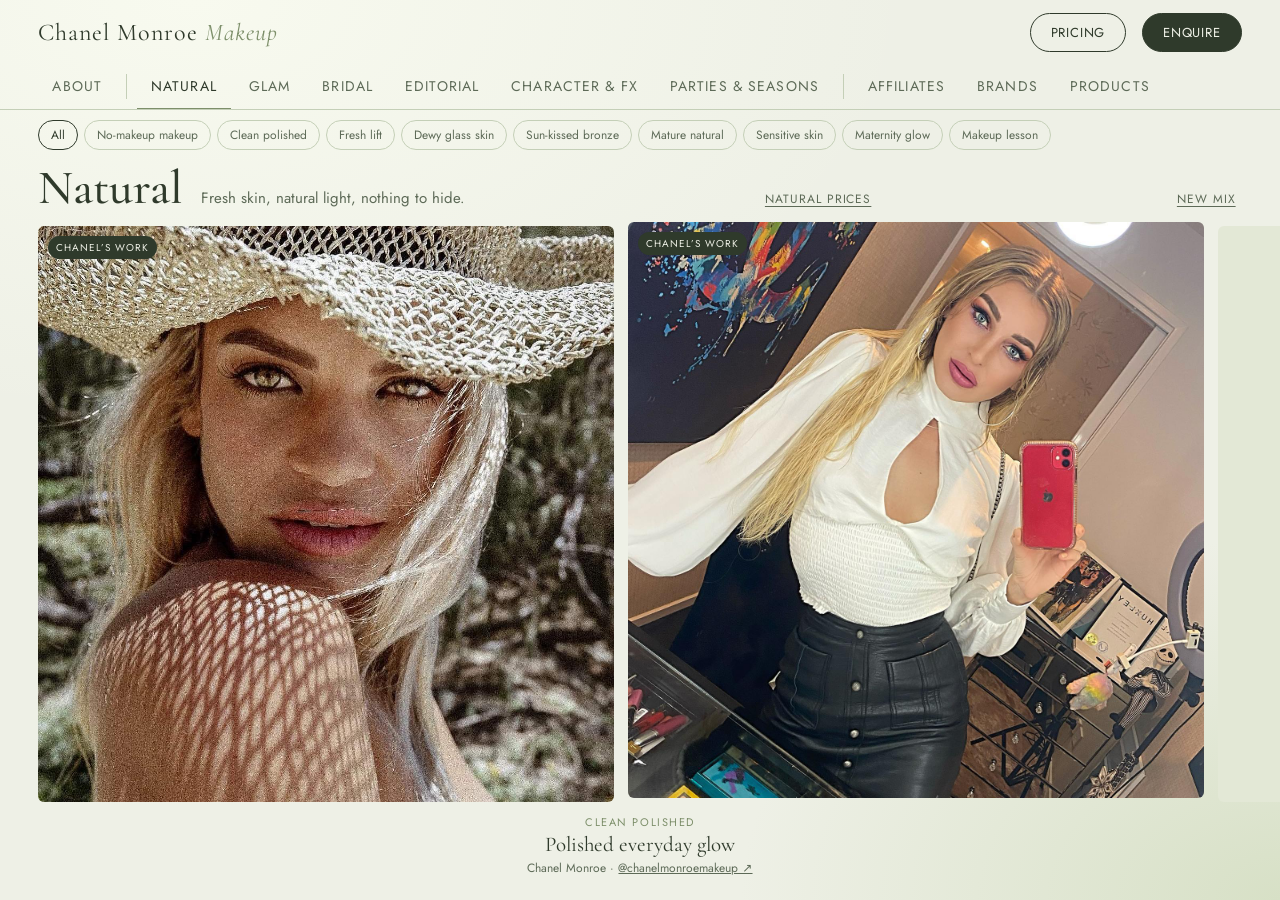
==== commit 9d6b65a1: "About: shuffling 9x4 grid of Chanel's work; hide placeholder bio lines" ====
--- a/final-draft/index.html
+++ b/final-draft/index.html
@@ -243,6 +243,15 @@
 .about-lines{font-family:var(--fh);font-size:clamp(22px,2.6vw,32px);line-height:1.3;max-width:34ch;min-height:3.2em;transition:opacity .4s}
 .mini-strip{display:flex;gap:12px;overflow-x:auto;padding:10px 0;scrollbar-width:none}
 .mini-strip img{height:260px;border-radius:8px;flex:none}
+/* About: shuffling grid of Chanel's work, 9 x 4 on desktop, 4 x 9 on phones */
+.agrid{display:grid;grid-template-columns:repeat(9,1fr);gap:8px;margin:6px 0 18px}
+.agrid .cell{position:relative;aspect-ratio:1;overflow:hidden;border-radius:6px;background:var(--bg2);cursor:zoom-in}
+.agrid .cell img{position:absolute;inset:0;width:100%;height:100%;object-fit:cover;transition:opacity .9s ease,transform 6s ease}
+.agrid .cell img.out{opacity:0}
+.agrid .cell:hover img{transform:scale(1.06)}
+.agrid .cell span{position:absolute;left:0;right:0;bottom:0;padding:18px 8px 6px;background:linear-gradient(transparent,rgba(0,0,0,.6));color:#fff;font-size:11px;opacity:0;transition:opacity .3s}
+.agrid .cell:hover span{opacity:1}
+@media (max-width:760px){.agrid{grid-template-columns:repeat(4,1fr);gap:5px}}
 .note-small{color:var(--soft);font-size:12px;margin-top:24px}
 
 /* ===== EDIT MODE ===== */
@@ -519,11 +528,11 @@
   page=id;document.body.dataset.g=id;markNav();$('gallery').hidden=true;var el=$('info');el.hidden=false;el.scrollTop=0;clearInterval(aboutTimer);
   var ig=SITE.instagram||'https://www.instagram.com/chanelmonroemakeup/', h='';
   if(id==='about'){
-    var lines=(sec('about').lines||[]).filter(function(l){return l&&!/^\[/.test(l)});
-    var own=shuffle(items().filter(function(x){return x.own&&x.type!=='video'&&!hid(x)})).slice(0,12);
+    var lines=(sec('about').lines||[]).filter(function(l){return l&&!/\[[^\]]*\]/.test(l)});
+    var own=shuffle(items().filter(function(x){return x.own&&x.type!=='video'&&!hid(x)}));
     h='<h1>About</h1><p class="lead">Mobile makeup artist on the Gold Coast. Bridal, glam, editorial, character and party looks.</p>'+
       '<p class="about-lines" id="aboutLine">'+esc(lines[0]||'Makeup for every kind of day, from barely there to full character.')+'</p>'+
-      '<h3>Chanel’s work</h3><div class="mini-strip">'+own.map(function(x){return '<img loading="lazy" src="'+x.src+'" alt="'+esc(desc(x))+'">'}).join('')+'</div>'+
+      '<h3>Chanel’s work</h3><div class="agrid" id="agrid"></div>'+
       '<p><a class="pill" style="text-decoration:none;display:inline-block;margin-top:10px" href="'+ig+'" target="_blank" rel="noopener">Follow on Instagram</a> <a class="pill solid" style="text-decoration:none;display:inline-block" href="'+BOOK+'" target="_blank" rel="noopener">Enquire</a></p>'+
       (lines.length?'':'<p class="note-small">Bio lines still to write: edit ABOUT_LINES in data/site-content.js.</p>');
     if(lines.length>1){var n=0;aboutTimer=setInterval(function(){var p=$('aboutLine');if(!p)return clearInterval(aboutTimer);p.style.opacity=0;setTimeout(function(){n=(n+1)%lines.length;p.textContent=lines[n];p.style.opacity=1},400)},3800)}
@@ -543,6 +552,32 @@
       '<p class="note-small">'+esc((sec('products').lines||[]).slice(-1)[0]||'')+'</p>';
   }
   el.innerHTML=h;
+  if(id==='about')buildAboutGrid(own);
+}
+/* 36 tiles (9 x 4): fresh order on every visit, then one tile fades to another photo every few seconds */
+var gridTimer=0;
+function buildAboutGrid(own){
+  clearInterval(gridTimer);var grid=$('agrid');if(!grid||!own.length)return;
+  var COLS=9,N=36,cells=[],pool=[];
+  while(pool.length<N)pool=pool.concat(shuffle(own));
+  for(var i=0;i<N;i++){ /* avoid the same photo next to or above itself */
+    var j=i;while(j<pool.length&&((i%COLS&&pool[j]===cells[i-1])||(i>=COLS&&pool[j]===cells[i-COLS])))j++;
+    if(j>=pool.length)j=i;var t=pool[i];pool[i]=pool[j];pool[j]=t;cells.push(pool[i]);
+  }
+  grid.innerHTML=cells.map(function(x,i){return '<div class="cell" data-i="'+i+'"><img loading="'+(i<18?'eager':'lazy')+'" src="'+x.src+'" alt="'+esc(desc(x))+'"><span>'+esc(desc(x))+'</span></div>'}).join('');
+  grid.onclick=function(e){var c=e.target.closest('.cell');if(!c)return;shown=own;lbShow(own.indexOf(cells[+c.dataset.i]));$('lb').classList.add('open')};
+  gridTimer=setInterval(function(){
+    if(!document.body.contains(grid)||page!=='about'){clearInterval(gridTimer);return}
+    if(document.hidden||$('lb').classList.contains('open'))return;
+    var i=Math.floor(Math.random()*N),onScreen={};cells.forEach(function(x){onScreen[x.src]=1});
+    var near=[cells[i-1],cells[i+1],cells[i-COLS],cells[i+COLS]].filter(Boolean);
+    var choices=own.filter(function(x){return !onScreen[x.src]});
+    if(!choices.length)choices=own.filter(function(x){return x!==cells[i]&&near.indexOf(x)<0});
+    if(!choices.length)return;
+    var next=choices[Math.floor(Math.random()*choices.length)],cell=grid.children[i],old=cell.querySelector('img');
+    var img=new Image();img.alt=desc(next);img.className='out';img.onload=function(){cell.appendChild(img);requestAnimationFrame(function(){img.classList.remove('out');old.classList.add('out')});setTimeout(function(){old.remove()},1000);cell.querySelector('span').textContent=desc(next);cells[i]=next};
+    img.src=next.src;
+  },2600);
 }
 
 /* ---- EDIT MODE: drag to reorder (pins), pin, hide, re-caption, move; save to data/overrides.js ---- */
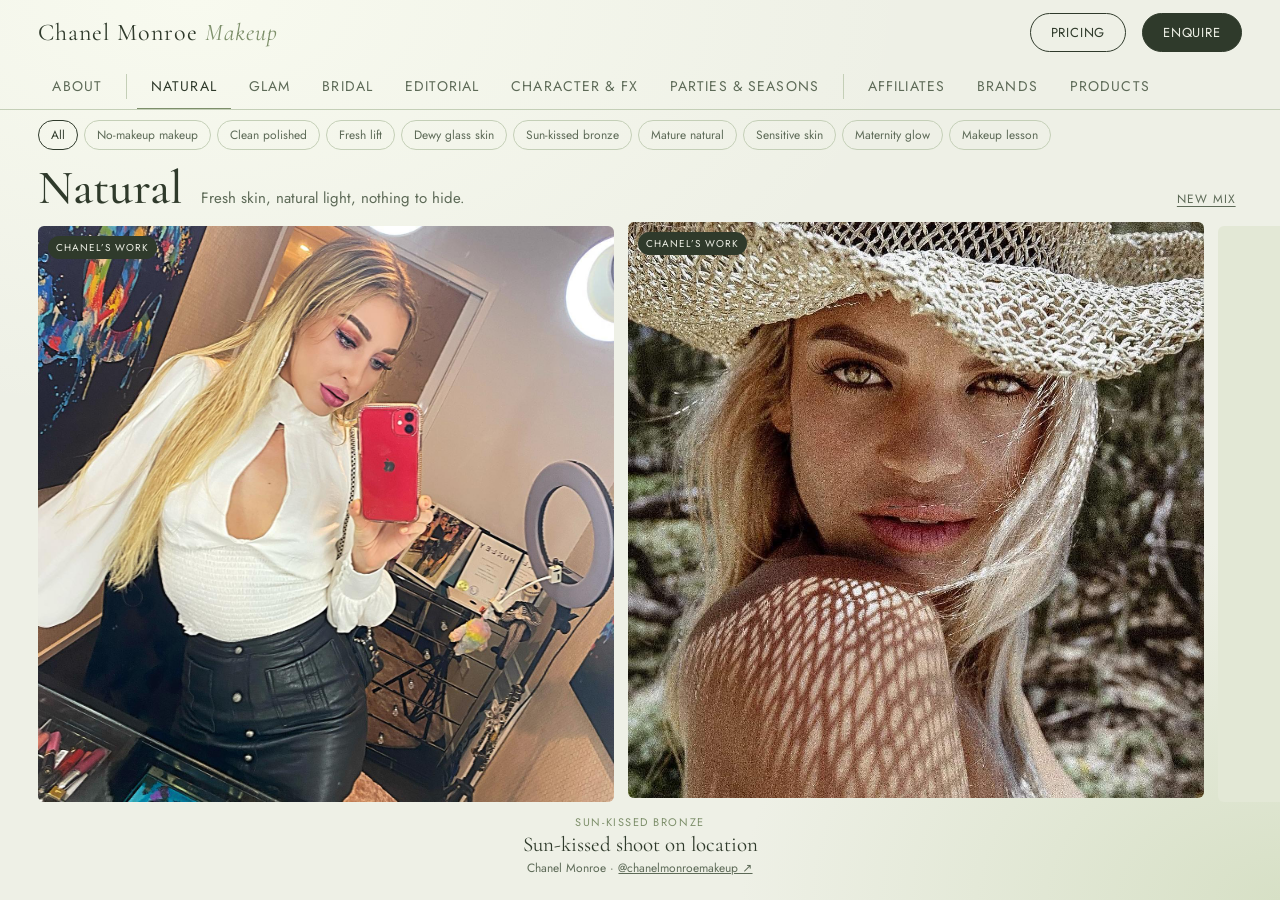
==== commit f44f44d8: "Remove per-section prices link; keep header Pricing button" ====
--- a/final-draft/index.html
+++ b/final-draft/index.html
@@ -289,7 +289,7 @@
 
 <section id="gallery">
   <div class="subs" id="subs"></div>
-  <div class="ghead"><h1 id="gTitle"></h1><p id="gTag"></p><button class="mix" id="groupPrices"></button><button class="mix" id="remix">New mix</button></div>
+  <div class="ghead"><h1 id="gTitle"></h1><p id="gTag"></p><button class="mix" id="remix">New mix</button></div>
   <main class="strip" id="strip" aria-label="Gallery: drag or scroll to move it"><div class="track" id="track"></div></main>
   <div class="capbar"><div class="txt" id="cap"><div class="sub" id="capSub"></div><div class="desc" id="capDesc"></div><div class="src" id="capSrc"></div></div></div>
 </section>
@@ -458,7 +458,7 @@
 function go(i,s){
   page=null;$('gallery').hidden=false;$('info').hidden=true;
   cur=i;sub=s||null;var g=GROUPS[i];document.body.dataset.g=g.id;markNav();renderSubs();
-  $('gTitle').textContent=sub||g.name;$('gTag').textContent=sub?(DESC[sub]||[''])[0]+'.':g.tag;$('groupPrices').textContent=g.name+' prices';
+  $('gTitle').textContent=sub||g.name;$('gTag').textContent=sub?(DESC[sub]||[''])[0]+'.':g.tag;
   shown=(sub||EDIT)?pick(g,sub):SEL[g.id];
   $('track').innerHTML=shown.map(tileHTML).join('');
   observeVideos();$('strip').scrollLeft=0;centreIdx=-1;dir=1;setTimeout(findCentre,60);closeDd();
@@ -514,7 +514,7 @@
   if(po.dataset.layout==='a')$('poPages').style.transform='translateX('+(-100*poIdx)+'%)';
   if(po.dataset.layout==='c'&&!fromScroll){var c=$('poPages').children[poIdx],v=$('poView');v.scrollTo({left:c.offsetLeft-(v.clientWidth-c.offsetWidth)/2,behavior:'smooth'})}}
 function poOpen(i){po.classList.add('open');poGo(i);if(po.dataset.layout==='c')setTimeout(function(){poGo(i)},30)}
-$('openPricing').onclick=function(){poOpen(page?0:cur)};$('groupPrices').onclick=function(){poOpen(cur)};
+$('openPricing').onclick=function(){poOpen(page?0:cur)};
 $('poX').onclick=function(){po.classList.remove('open')};
 po.addEventListener('click',function(e){if(e.target===po||(e.target===$('poView')&&po.dataset.layout==='c'))po.classList.remove('open')});
 $('poPrev').onclick=function(){poGo(poIdx-1)};$('poNext').onclick=function(){poGo(poIdx+1)};
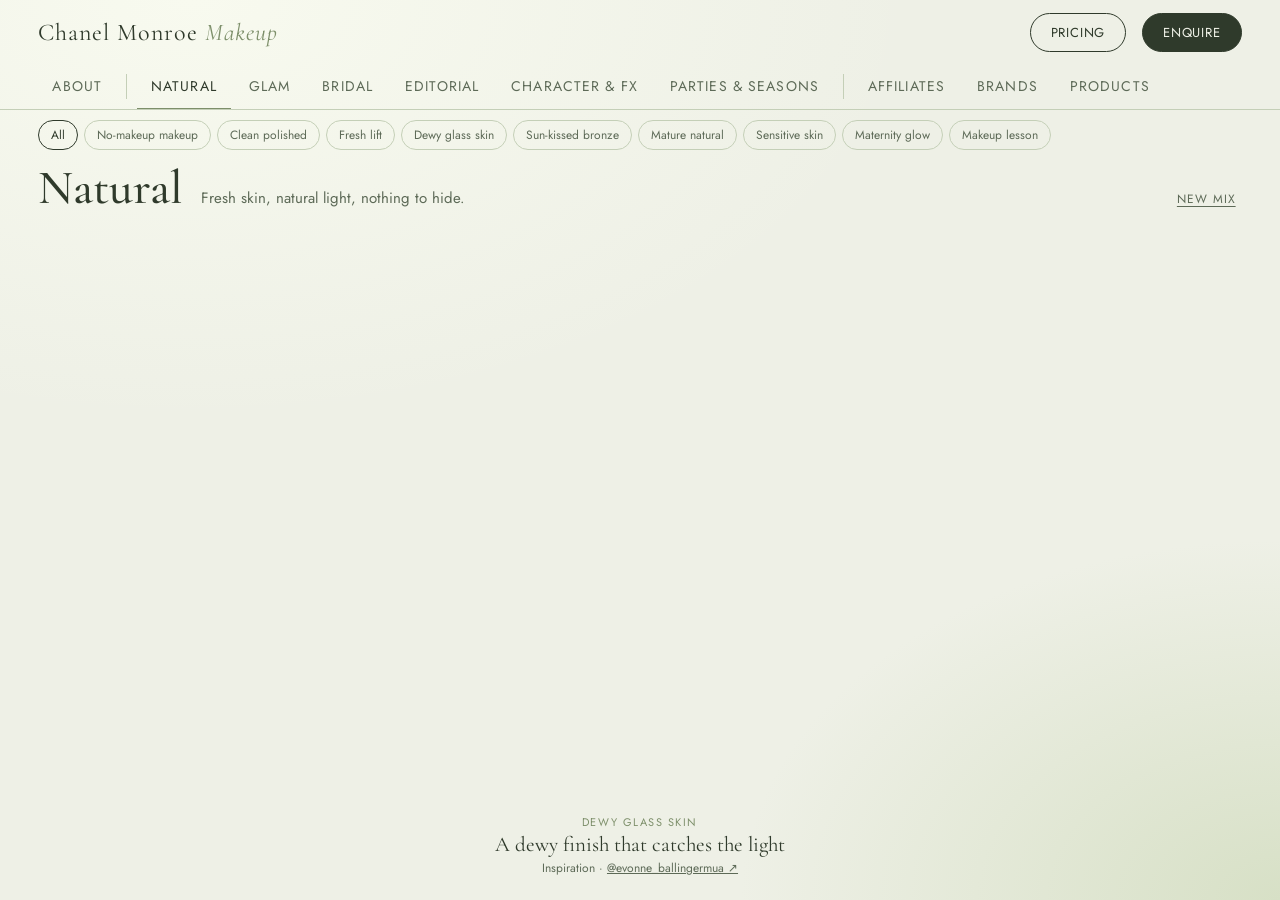
==== commit 4741de30: "Carousels for affiliates, brands and products; affiliate and Instagram-style post popups; Chanel's w" ====
--- a/final-draft/index.html
+++ b/final-draft/index.html
@@ -254,6 +254,71 @@
 @media (max-width:760px){.agrid{grid-template-columns:repeat(4,1fr);gap:5px}}
 .note-small{color:var(--soft);font-size:12px;margin-top:24px}
 
+/* ===== Rotating carousels (affiliates, brands, products) ===== */
+.car{position:relative;margin:4px -6px 10px;overflow:hidden;cursor:grab;-webkit-mask:linear-gradient(90deg,transparent,#000 4%,#000 96%,transparent);mask:linear-gradient(90deg,transparent,#000 4%,#000 96%,transparent)}
+.car.drag{cursor:grabbing}
+.car .rail{display:flex;gap:16px;width:max-content;padding:8px 6px 14px;will-change:transform}
+.car .rail>*{flex:none;user-select:none;-webkit-user-drag:none}
+.car img{-webkit-user-drag:none;pointer-events:none}
+.car .card{width:180px;cursor:pointer}
+.car .logo{width:170px;text-decoration:none;color:var(--fg);transition:.25s}
+.car .logo:hover{transform:translateY(-3px);box-shadow:0 12px 30px rgba(0,0,0,.08)}
+.prod{width:210px;background:var(--card);border:1px solid var(--line);border-radius:14px;overflow:hidden;text-decoration:none;color:var(--fg);transition:.25s;display:flex;flex-direction:column}
+.prod:hover{transform:translateY(-3px);box-shadow:0 12px 30px rgba(0,0,0,.08)}
+.prod .pi{height:220px;background:#fff;display:flex;align-items:center;justify-content:center;padding:14px}
+.prod .pi img{max-width:100%;max-height:100%;object-fit:contain}
+.prod .pi.logoonly img{max-height:46px;opacity:.85}
+.prod .pt{padding:12px 14px 14px;border-top:1px solid var(--line);font-size:13px;line-height:1.35}
+.prod .pt small{display:block;color:var(--soft);letter-spacing:.08em;text-transform:uppercase;font-size:10.5px;margin-bottom:3px}
+.prod .pt em{display:block;font-style:normal;color:var(--acc);font-size:12px;margin-top:6px}
+.kitlist{display:flex;flex-wrap:wrap;gap:8px;margin:0;padding:0;list-style:none}
+.kitlist li{border:1px solid var(--line);border-radius:99px;padding:6px 12px;font-size:13px;color:var(--soft)}
+
+/* ===== Popups: affiliate profile + Instagram-style post ===== */
+.mod{position:fixed;inset:0;z-index:70;display:none;align-items:center;justify-content:center;background:rgba(20,16,14,.72);backdrop-filter:blur(6px);padding:20px}
+.mod.open{display:flex}
+.mod .x{position:absolute;top:14px;right:18px;background:none;border:0;color:#fff;font-size:34px;line-height:1;cursor:pointer;z-index:2}
+.aff{background:var(--card,#faf7f3);color:var(--fg,#26221f);border-radius:18px;width:min(940px,100%);max-height:calc(100vh - 40px);overflow:auto;display:grid;grid-template-columns:300px 1fr;box-shadow:0 30px 80px rgba(0,0,0,.4)}
+.aff .side{padding:28px 24px;border-right:1px solid var(--line,#ddd3c7);text-align:center}
+.aff .side img.av{width:120px;height:120px;border-radius:50%;object-fit:cover;display:block;margin:0 auto 14px;border:3px solid #fff;box-shadow:0 0 0 2px var(--acc,#9a7b62)}
+.aff h2{font-family:var(--fh,Georgia,serif);font-weight:500;font-size:26px;margin:0 0 2px}
+.aff .role{color:var(--soft);font-size:13px;margin:0 0 14px}
+.aff .stats{display:flex;justify-content:center;gap:18px;font-size:12.5px;color:var(--soft);margin-bottom:14px}.aff .stats b{display:block;color:var(--fg);font-size:15px}
+.aff .bio{white-space:pre-line;font-size:13.5px;line-height:1.5;text-align:left;margin:0 0 18px}
+.aff .side .pill{display:block;text-decoration:none;margin:8px 0;text-align:center}
+.aff .g9{display:grid;grid-template-columns:repeat(3,1fr);gap:4px;padding:4px;align-content:start}
+.aff .g9 a{position:relative;aspect-ratio:1;overflow:hidden;background:var(--bg2,#e7e0d6)}
+.aff .g9 img{width:100%;height:100%;object-fit:cover;display:block;transition:transform .5s}
+.aff .g9 a:hover img{transform:scale(1.06)}
+.aff .g9 a.v::after{content:"▶";position:absolute;top:8px;right:10px;color:#fff;font-size:12px;text-shadow:0 1px 4px rgba(0,0,0,.6)}
+.igp{background:#fff;color:#262626;border-radius:6px;overflow:hidden;width:min(1100px,100%);height:min(760px,calc(100vh - 40px));display:grid;grid-template-columns:minmax(0,1fr) 380px;box-shadow:0 30px 80px rgba(0,0,0,.45)}
+.igp .ph{background:#000;display:flex;align-items:center;justify-content:center;position:relative;min-height:0}
+.igp .ph img{max-width:100%;max-height:100%;object-fit:contain}
+.igp .ph .arw{position:absolute;top:50%;transform:translateY(-50%);width:32px;height:32px;border-radius:50%;border:0;background:rgba(255,255,255,.85);font-size:20px;cursor:pointer}
+.igp .ph .arw.l{left:12px}.igp .ph .arw.r{right:12px}
+.igp .side{display:flex;flex-direction:column;min-height:0;border-left:1px solid #efefef}
+.igp .hd{display:flex;align-items:center;gap:10px;padding:14px 16px;border-bottom:1px solid #efefef;font-size:14px}
+.igp .hd b{font-weight:600}.igp .hd a{margin-left:auto;color:#0095f6;font-weight:600;text-decoration:none;font-size:13px}
+.igp .ava{width:32px;height:32px;border-radius:50%;object-fit:cover;flex:none;background:#efefef;display:flex;align-items:center;justify-content:center;font-size:12px;font-weight:600;color:#888}
+.igp .hd .ava{background:linear-gradient(45deg,#f9ce34,#ee2a7b,#6228d7);color:#fff;padding:2px}
+.igp .cm{flex:1;overflow-y:auto;padding:8px 16px}
+.igp .c{display:flex;gap:12px;padding:9px 0;font-size:14px;line-height:1.4}
+.igp .c .tx{flex:1;min-width:0;word-wrap:break-word;white-space:pre-line}
+.igp .c .tx b{font-weight:600;margin-right:6px}
+.igp .c .meta{display:block;color:#8e8e8e;font-size:12px;margin-top:4px}
+.igp .c.rep{margin-left:44px;padding-top:4px}
+.igp .c .hrt{color:#8e8e8e;font-size:11px;align-self:center}
+.igp .cap{border-bottom:1px solid #efefef;margin:0 -16px 6px;padding:9px 16px 14px}
+.igp .none{color:#8e8e8e;font-size:13px;text-align:center;padding:30px 0}
+.igp .ft{border-top:1px solid #efefef;padding:12px 16px;font-size:13px}
+.igp .ft .ic{font-size:22px;letter-spacing:10px}
+.igp .ft small{display:block;color:#8e8e8e;text-transform:uppercase;font-size:10px;letter-spacing:.06em;margin-top:6px}
+@media (max-width:820px){
+  .aff{grid-template-columns:1fr}.aff .side{border-right:0;border-bottom:1px solid var(--line)}
+  .igp{grid-template-columns:1fr;grid-template-rows:55% 45%;height:calc(100vh - 40px)}
+  .igp .side{border-left:0;border-top:1px solid #efefef}
+}
+
 /* ===== EDIT MODE ===== */
 .editbar{position:fixed;left:50%;bottom:16px;transform:translateX(-50%);z-index:80;display:none;align-items:center;gap:8px;flex-wrap:wrap;background:#111;color:#fff;border-radius:14px;padding:10px 12px;font-size:12.5px;box-shadow:0 18px 50px rgba(0,0,0,.4);max-width:calc(100vw - 24px)}
 body.editing .editbar{display:flex}
@@ -311,6 +376,9 @@
   </div>
 </div>
 
+<div class="mod" id="affMod" role="dialog" aria-modal="true" aria-label="Affiliate"><button class="x" data-close aria-label="Close">×</button><div class="aff" id="affBox"></div></div>
+<div class="mod" id="igMod" role="dialog" aria-modal="true" aria-label="Instagram post"><button class="x" data-close aria-label="Close">×</button><div class="igp" id="igBox"></div></div>
+
 <div class="editbar" id="editbar">
   <b>Edit mode</b><span class="cnt" id="editCnt">No changes yet</span>
   <button id="eAll">Show every image in this section</button>
@@ -325,6 +393,9 @@
 <script src="data/site-content.js"></script>
 <script src="data/media.js"></script>
 <script src="data/overrides.js"></script>
+<script src="data/affiliates.js"></script>
+<script src="data/products.js"></script>
+<script src="data/comments.js"></script>
 <script>
 var GROUPS = [
   {id:'natural',  name:'Natural',           tag:'Fresh skin, natural light, nothing to hide.',
@@ -406,18 +477,18 @@
 
 /* ---- choose what a section shows: pinned first, then a fresh random mix, videos spread evenly ---- */
 function pick(g,onlySub){
-  var all=items().filter(function(x){return x.g===g.id&&(!onlySub||x.s===onlySub)});
+  /* Chanel's own work lives only in About; style sections show inspiration */
+  var all=items().filter(function(x){return !x.own&&x.g===g.id&&(!onlySub||x.s===onlySub)});
   var imgs=all.filter(function(x){return x.type!=='video'}), vids=all.filter(function(x){return x.type==='video'});
   if(EDIT&&showAll) return imgs.concat(vids);
   imgs=imgs.filter(function(x){return !hid(x)}); vids=vids.filter(function(x){return !hid(x)});
   var pins=(O.pinned[key(g,onlySub)]||[]).map(function(src){return imgs.concat(vids).filter(function(x){return x.src===src})[0]}).filter(Boolean);
   var used={};pins.forEach(function(x){used[x.src]=1});
   var out=[], want=D.perGroup;
-  if(D.mix==='b'&&!onlySub){out=shuffle(imgs.filter(function(x){return x.own&&!used[x.src]})).slice(0,10);out.forEach(function(x){used[x.src]=1})}
   var subs=onlySub?[onlySub]:shuffle(g.subs);
   var buckets=subs.map(function(s){return shuffle(imgs.filter(function(x){return x.s===s&&!used[x.src]}))});
   while(out.length+pins.length<want&&buckets.some(function(q){return q.length}))buckets.forEach(function(q){if(out.length+pins.length<want&&q.length)out.push(q.shift())});
-  if(D.mix!=='b')out=shuffle(out);
+  out=shuffle(out);
   var seenPost={};pins.forEach(function(x){if(x.post)seenPost[x.post]=1});
   out=out.filter(function(x){if(!x.post)return true;if(seenPost[x.post])return false;seenPost[x.post]=1;return true});
   var list=pins.filter(function(x){return x.type!=='video'}).concat(out);
@@ -432,7 +503,7 @@
 function renderNav(){
   var h='<div class="item"><button class="gbtn" data-p="about">About</button></div><span class="sep"></span>';
   h+=GROUPS.map(function(g,i){
-    var subs=g.subs.map(function(s){return '<button data-g="'+i+'" data-s="'+esc(s)+'">'+esc(s)+'<small>'+items().filter(function(x){return x.s===s&&!hid(x)}).length+'</small></button>'}).join('');
+    var subs=g.subs.map(function(s){return '<button data-g="'+i+'" data-s="'+esc(s)+'">'+esc(s)+'<small>'+items().filter(function(x){return !x.own&&x.s===s&&!hid(x)}).length+'</small></button>'}).join('');
     return '<div class="item"><button class="gbtn" data-g="'+i+'">'+g.name+'</button><div class="dd"><button data-g="'+i+'" data-s=""><b>All '+g.name+'</b></button>'+subs+'</div></div>'}).join('');
   h+='<span class="sep"></span>'+PAGES.slice(1).map(function(p){return '<div class="item"><button class="gbtn" data-p="'+p.id+'">'+p.name+'</button></div>'}).join('');
   $('nav').innerHTML=h;markNav();
@@ -538,22 +609,84 @@
     if(lines.length>1){var n=0;aboutTimer=setInterval(function(){var p=$('aboutLine');if(!p)return clearInterval(aboutTimer);p.style.opacity=0;setTimeout(function(){n=(n+1)%lines.length;p.textContent=lines[n];p.style.opacity=1},400)},3800)}
   }
   if(id==='affiliates'){
-    h='<h1>Affiliates</h1><p class="lead">'+esc((sec('affiliates').lines||[])[0]||'The local artists I trust and work alongside.')+'</p>'+sec('affiliates').groups.map(function(g){
-      return '<h3>'+esc(g.name)+'</h3><div class="cards">'+g.tiles.map(function(t){var p=t.text.split(' · ');var base='images/affiliates/'+g.name.toLowerCase()+'/'+t.handle;
-        return '<a class="card" href="https://www.instagram.com/'+t.handle+'/" target="_blank" rel="noopener"><img class="av" loading="lazy" src="'+base+'.jpg" onerror="if(!this.dataset.w){this.dataset.w=1;this.src=\''+base+'.webp\'}else{this.style.visibility=\'hidden\'}" alt=""><b>'+esc(p[0])+'</b><small>'+esc(p[1]||'')+'<br>@'+esc(t.handle)+'</small></a>'}).join('')+'</div>'}).join('');
+    var AF=window.AFFILIATES||[],cats=[];AF.forEach(function(a){if(cats.indexOf(a.cat)<0)cats.push(a.cat)});
+    h='<h1>Affiliates</h1><p class="lead">'+esc((sec('affiliates').lines||[])[0]||'The local artists I trust and work alongside.')+' Tap anyone to see their work.</p>'+cats.map(function(c){
+      return '<h3>'+esc(c)+'</h3>'+carousel(AF.map(function(a,i){return a.cat!==c?'':'<div class="card" data-aff="'+i+'"><img class="av" src="'+a.avatar+'" alt="" onerror="this.style.visibility=\'hidden\'"><b>'+esc(a.role)+'</b><small>@'+esc(a.h)+'</small></div>'}).join(''))}).join('');
   }
   if(id==='brands'){
     h='<h1>Brands</h1><p class="lead">'+esc((sec('brands').lines||[])[0]||'The brands in my kit.')+'</p>'+sec('brands').groups.map(function(g){
-      return '<h3>'+esc(g.name)+'</h3><div class="logos">'+g.tiles.map(function(t){return '<div class="logo" title="'+esc(t.text)+'">'+(t.src?'<img loading="lazy" src="'+t.src+'" alt="'+esc(t.text)+'">':esc(t.text))+'</div>'}).join('')+'</div>'}).join('');
+      return '<h3>'+esc(g.name)+'</h3>'+carousel(g.tiles.map(function(t){var u=BRAND_URL[t.text];return '<a class="logo" '+(u?'href="'+u+'" target="_blank" rel="noopener"':'')+' title="'+esc(t.text)+(u?' · visit site':'')+'">'+(t.src?'<img loading="lazy" src="'+t.src+'" alt="'+esc(t.text)+'">':esc(t.text))+'</a>'}).join(''))}).join('')+
+      '<p class="note-small">'+esc((sec('brands').lines||[]).slice(-1)[0]||'')+' ModelCo closed in 2025: its link goes to the brand’s old site, which now points to MCoBeauty.</p>';
   }
   if(id==='products'){
-    h='<h1>Products</h1><p class="lead">'+esc((sec('products').lines||[])[0]||'The products I actually reach for on clients.')+'</p>'+sec('products').groups.map(function(g){
-      return '<h3>'+esc(g.name)+'</h3><ul class="plist2">'+g.tiles.map(function(t){return '<li>'+esc(t.text)+'</li>'}).join('')+'</ul>'}).join('')+
+    var PR=window.PRODUCTS||[],pg=[];PR.forEach(function(p){if(pg.indexOf(p.g)<0)pg.push(p.g)});
+    var kit=(sec('products').groups.filter(function(g){return /kit/i.test(g.name)})[0]||{tiles:[]}).tiles;
+    h='<h1>Products</h1><p class="lead">'+esc((sec('products').lines||[])[0]||'The products I actually reach for on clients.')+'</p>'+pg.map(function(g){
+      return '<h3>'+esc(g)+'</h3>'+carousel(PR.map(function(p){if(p.g!==g)return '';var logo=brandLogo(p.brand),im=p.img||logo;
+        return '<a class="prod" '+(p.url?'href="'+p.url+'" target="_blank" rel="noopener"':'')+'><div class="pi'+(p.img?'':' logoonly')+'">'+(im?'<img loading="lazy" src="'+im+'" alt="'+esc(p.brand+' '+p.name)+'">':'')+'</div><div class="pt"><small>'+esc(p.brand)+'</small>'+esc(p.name)+(p.url?'<em>View product ↗</em>':'')+'</div></a>'}).join(''))}).join('')+
+      (kit.length?'<h3>Also in the kit</h3><ul class="kitlist">'+kit.map(function(t){return '<li>'+esc(t.text)+'</li>'}).join('')+'</ul>':'')+
       '<p class="note-small">'+esc((sec('products').lines||[]).slice(-1)[0]||'')+'</p>';
   }
   el.innerHTML=h;
   if(id==='about')buildAboutGrid(own);
-}
+  startCarousels(el);
+}
+
+/* ---- brand websites (checked Nov 2026) ---- */
+var BRAND_URL={'Ultra Violette':'https://www.ultraviolette.com.au','Nude by Nature':'https://www.nudebynature.com.au','MCoBeauty':'https://www.mcobeauty.com','Designer Brands':'https://www.dbcosmetics.com.au','Napoleon Perdis':'https://www.napoleonperdis.com','Adorn Cosmetics':'https://www.adorncosmetics.com.au','Bloom Cosmetics':'https://bloomcosmetics.com','INIKA Organic':'https://inikaorganic.com','Bali Body':'https://au.balibodyco.com','Natio':'https://www.natio.com.au','Ere Perez':'https://ereperez.com','ModelCo':'https://www.modelco.com','Lanolips':'https://lanolips.com','Frank Body':'https://frankbody.com','Sand & Sky':'https://au.sandandsky.com','Go-To Skincare':'https://gotoskincare.com','LaGlam Minerals':'https://australianmade.com.au/licensees/laglam-minerals','MECCA Cosmetica':'https://www.mecca.com/en-au',
+ 'NARS':'https://www.narscosmetics.com','Charlotte Tilbury':'https://www.charlottetilbury.com/au','Fenty Beauty':'https://fentybeauty.com/en-au','Rare Beauty':'https://www.rarebeauty.com','Laura Mercier':'https://www.lauramercier.com','Huda Beauty':'https://hudabeauty.com/en-au','Anastasia Beverly Hills':'https://www.anastasiabeverlyhills.com','MAC Cosmetics':'https://www.maccosmetics.com.au','Bobbi Brown':'https://www.bobbibrown.com.au','Lancôme':'https://www.lancome.com.au','Clinique':'https://www.clinique.com.au','Dior Beauty':'https://www.dior.com/en_au/beauty','Danessa Myricks Beauty':'https://danessamyricksbeauty.com','Kryolan':'https://global.kryolan.com','Mehron':'https://www.mehron.com','Ben Nye':'https://www.bennye.com','Fusion Body Art':'https://fusionbodyart.com','Real Techniques':'https://realtechniques.com','Embryolisse':'https://www.embryolisse.com',
+ 'Alpha-H':'https://www.alpha-h.com','MooGoo':'https://moogoo.com.au','Issada':'https://www.issada.com','Skin O2':'https://www.skino2.com.au','Roccoco Botanicals':'https://roccoco.com','Cannabella':'https://cannabella.com.au','Cedar & Stone':'https://cedarandstone.com.au','Oil \'o\' Eve':'https://oiloeve.com','Garbo & Kelly':'https://garboandkelly.com','Makeup Cartel':'https://makeupcartel.com.au','Clean Beauty Market':'https://cleanbeautymarket.com.au','Loving Tan':'https://lovingtan.com','Lash & Brow Professional':'https://www.lashandbrow.com.au','Lust Minerals':'https://lustminerals.com.au','Noosa Naturals':'https://noosanaturals.com.au','Eye of Horus':'https://eyeofhoruscosmetics.com'};
+function brandLogo(name){var n=String(name).toLowerCase(),hit='';sec('brands').groups.forEach(function(g){g.tiles.forEach(function(t){var a=t.text.toLowerCase();if(!hit&&t.src&&(a===n||n.indexOf(a)===0||a.indexOf(n)===0))hit=t.src})});return hit}
+
+/* ---- horizontal auto-rotating carousel: loops, pauses on hover, drag or swipe to move ---- */
+function carousel(inner){return '<div class="car"><div class="rail">'+inner+'</div></div>'}
+var cars=[];
+function startCarousels(root){
+  cars=[];[].forEach.call(root.querySelectorAll('.car'),function(c,k){
+    var rail=c.querySelector('.rail');if(!rail.children.length){c.remove();return}
+    var orig=rail.innerHTML;while(rail.scrollWidth<c.clientWidth*2.2&&rail.children.length<400)rail.insertAdjacentHTML('beforeend',orig);
+    rail.insertAdjacentHTML('beforeend',rail.innerHTML); /* second copy makes the loop seamless */
+    var s={el:c,rail:rail,x:0,v:(k%2?-0.35:0.35),hover:false,drag:false,sx:0,ox:0,moved:0};
+    c.addEventListener('mouseenter',function(){s.hover=true});c.addEventListener('mouseleave',function(){s.hover=false;s.drag=false;c.classList.remove('drag')});
+    c.addEventListener('pointerdown',function(e){s.drag=true;s.moved=0;s.sx=e.clientX;s.ox=s.x;c.classList.add('drag')});
+    c.addEventListener('pointermove',function(e){if(!s.drag)return;s.moved=Math.max(s.moved,Math.abs(e.clientX-s.sx));s.x=s.ox+(e.clientX-s.sx)});
+    c.addEventListener('pointerup',function(){s.drag=false;c.classList.remove('drag')});
+    c.addEventListener('click',function(e){if(s.moved>6){e.preventDefault();e.stopPropagation()}},true);
+    c.addEventListener('wheel',function(e){if(Math.abs(e.deltaX)>Math.abs(e.deltaY)){s.x-=e.deltaX;e.preventDefault()}},{passive:false});
+    cars.push(s)});
+}
+(function spin(){var busy=$('affMod').classList.contains('open')||$('igMod').classList.contains('open')||document.hidden;
+  cars.forEach(function(s){if(!document.body.contains(s.el))return;var half=s.rail.scrollWidth/2;if(!s.hover&&!s.drag&&!busy)s.x-=s.v;
+    if(half>0){while(s.x<=-half)s.x+=half;while(s.x>0)s.x-=half}s.rail.style.transform='translateX('+s.x+'px)'});
+  requestAnimationFrame(spin)})();
+
+/* ---- affiliate popup: avatar, bio, 3 x 3 of their latest work ---- */
+function fmtN(n){return n==null?'':n>=1000?(n/1000).toFixed(n>=10000?0:1).replace(/\.0$/,'')+'k':String(n)}
+$('info').addEventListener('click',function(e){var c=e.target.closest('[data-aff]');if(!c)return;var a=(window.AFFILIATES||[])[+c.dataset.aff];if(!a)return;
+  var ig='https://www.instagram.com/'+a.h+'/';
+  $('affBox').innerHTML='<div class="side"><img class="av" src="'+a.avatar+'" alt=""><h2>'+esc(a.role)+'</h2><p class="role">'+esc(a.cat)+' · @'+esc(a.h)+'</p>'+
+    (a.posts!=null?'<div class="stats"><span><b>'+fmtN(a.posts)+'</b>posts</span><span><b>'+fmtN(a.followers)+'</b>followers</span></div>':'')+
+    '<p class="bio">'+esc(a.bio||'')+'</p><a class="pill solid" href="'+ig+'" target="_blank" rel="noopener">View on Instagram</a>'+(a.site?'<a class="pill" href="'+esc(a.site)+'" target="_blank" rel="noopener">Website</a>':'')+'</div>'+
+    '<div class="g9">'+(a.imgs.length?a.imgs.map(function(m){return '<a href="'+m.post+'" target="_blank" rel="noopener"'+(m.video?' class="v"':'')+'><img loading="lazy" src="'+m.src+'" alt=""></a>'}).join(''):'<p class="note-small" style="padding:20px">This account is private, so no photos are shown.</p>')+'</div>';
+  $('affMod').classList.add('open')});
+
+/* ---- Instagram-style post popup for Chanel's work (photo left, caption + comments right) ---- */
+var igList=[],igk=0;
+function ago(t){if(!t)return '';var s=Date.now()/1000-t,d=s/86400;return d<1?Math.max(1,Math.round(s/3600))+'h':d<7?Math.round(d)+'d':d<365?Math.round(d/7)+'w':Math.round(d/365)+'y'}
+function igAv(c){return c.av?'<img class="ava" src="'+c.av+'" alt="">':'<span class="ava">'+esc((c.u||'?')[0].toUpperCase())+'</span>'}
+function igCom(c,rep){return '<div class="c'+(rep?' rep':'')+'">'+igAv(c)+'<div class="tx"><b>'+esc(c.u)+'</b>'+esc(c.t)+'<span class="meta">'+ago(c.at)+(c.l?' · '+c.l+' like'+(c.l>1?'s':''):'')+'</span></div><span class="hrt">♡</span></div>'+(c.r||[]).map(function(x){return igCom(x,1)}).join('')}
+function igShow(k){igk=(k+igList.length)%igList.length;var it=igList[igk],P=(window.IG_POSTS||{})[it.post]||null,ig=SITE.instagram||'https://www.instagram.com/chanelmonroemakeup/';
+  var me={u:'chanelmonroemakeup',av:'images/chanel/comments/chanelmonroemakeup.jpg'};
+  var cap=P&&P.caption?P.caption:desc(it);
+  $('igBox').innerHTML='<div class="ph"><img src="'+it.src+'" alt="'+esc(desc(it))+'">'+(igList.length>1?'<button class="arw l" data-ig="-1" aria-label="Previous">‹</button><button class="arw r" data-ig="1" aria-label="Next">›</button>':'')+'</div>'+
+    '<div class="side"><div class="hd"><img class="ava" src="'+me.av+'" alt="" onerror="this.outerHTML=\'<span class=&quot;ava&quot;>CM</span>\'"><b>chanelmonroemakeup</b>'+(it.post?'<a href="'+it.post+'" target="_blank" rel="noopener">View post</a>':'<a href="'+ig+'" target="_blank" rel="noopener">Follow</a>')+'</div>'+
+    '<div class="cm"><div class="cap">'+igCom({u:me.u,av:'',t:cap,at:P&&P.date})+'</div>'+
+    (P&&P.comments.length?P.comments.map(function(c){return igCom(c)}).join(''):'<p class="none">No comments yet.<br>Be the first on Instagram.</p>')+'</div>'+
+    '<div class="ft"><span class="ic">♡ 💬 ↗</span>'+(P&&P.count?'<div>'+P.count+' comment'+(P.count>1?'s':'')+'</div>':'')+'<small>'+(P&&P.date?new Date(P.date*1000).toLocaleDateString('en-AU',{day:'numeric',month:'long',year:'numeric'}):esc(it.s))+'</small></div></div>';
+  var hav=$('igBox').querySelector('.cap .ava');if(hav)hav.outerHTML='<img class="ava" src="'+me.av+'" alt="" onerror="this.outerHTML=\'<span class=&quot;ava&quot;>CM</span>\'">';}
+function igOpen(list,k){igList=list;igShow(k);$('igMod').classList.add('open')}
+$('igBox').addEventListener('click',function(e){var b=e.target.closest('[data-ig]');if(b)igShow(igk+(+b.dataset.ig))});
+[$('affMod'),$('igMod')].forEach(function(m){m.addEventListener('click',function(e){if(e.target===m||e.target.hasAttribute('data-close'))m.classList.remove('open')})});
 /* 36 tiles (9 x 4): fresh order on every visit, then one tile fades to another photo every few seconds */
 var gridTimer=0;
 function buildAboutGrid(own){
@@ -565,10 +698,10 @@
     if(j>=pool.length)j=i;var t=pool[i];pool[i]=pool[j];pool[j]=t;cells.push(pool[i]);
   }
   grid.innerHTML=cells.map(function(x,i){return '<div class="cell" data-i="'+i+'"><img loading="'+(i<18?'eager':'lazy')+'" src="'+x.src+'" alt="'+esc(desc(x))+'"><span>'+esc(desc(x))+'</span></div>'}).join('');
-  grid.onclick=function(e){var c=e.target.closest('.cell');if(!c)return;shown=own;lbShow(own.indexOf(cells[+c.dataset.i]));$('lb').classList.add('open')};
+  grid.onclick=function(e){var c=e.target.closest('.cell');if(!c)return;igOpen(own,own.indexOf(cells[+c.dataset.i]))};
   gridTimer=setInterval(function(){
     if(!document.body.contains(grid)||page!=='about'){clearInterval(gridTimer);return}
-    if(document.hidden||$('lb').classList.contains('open'))return;
+    if(document.hidden||$('lb').classList.contains('open')||$('igMod').classList.contains('open'))return;
     var i=Math.floor(Math.random()*N),onScreen={};cells.forEach(function(x){onScreen[x.src]=1});
     var near=[cells[i-1],cells[i+1],cells[i-COLS],cells[i+COLS]].filter(Boolean);
     var choices=own.filter(function(x){return !onScreen[x.src]});
@@ -620,7 +753,8 @@
 /* ---- keys + start ---- */
 document.addEventListener('keydown',function(e){
   var typing=e.target.isContentEditable||/INPUT|TEXTAREA|SELECT/.test(e.target.tagName);
-  if(e.key==='Escape'){po.classList.remove('open');lbClose()}
+  if(e.key==='Escape'){po.classList.remove('open');lbClose();$('affMod').classList.remove('open');$('igMod').classList.remove('open')}
+  if($('igMod').classList.contains('open')){if(e.key==='ArrowRight')igShow(igk+1);if(e.key==='ArrowLeft')igShow(igk-1);return}
   if(typing)return;
   if((e.key==='e'||e.key==='E')&&!e.ctrlKey&&!e.metaKey){setEdit(!EDIT);return}
   if(po.classList.contains('open')){if(e.key==='ArrowRight')poGo(poIdx+1);if(e.key==='ArrowLeft')poGo(poIdx-1)}
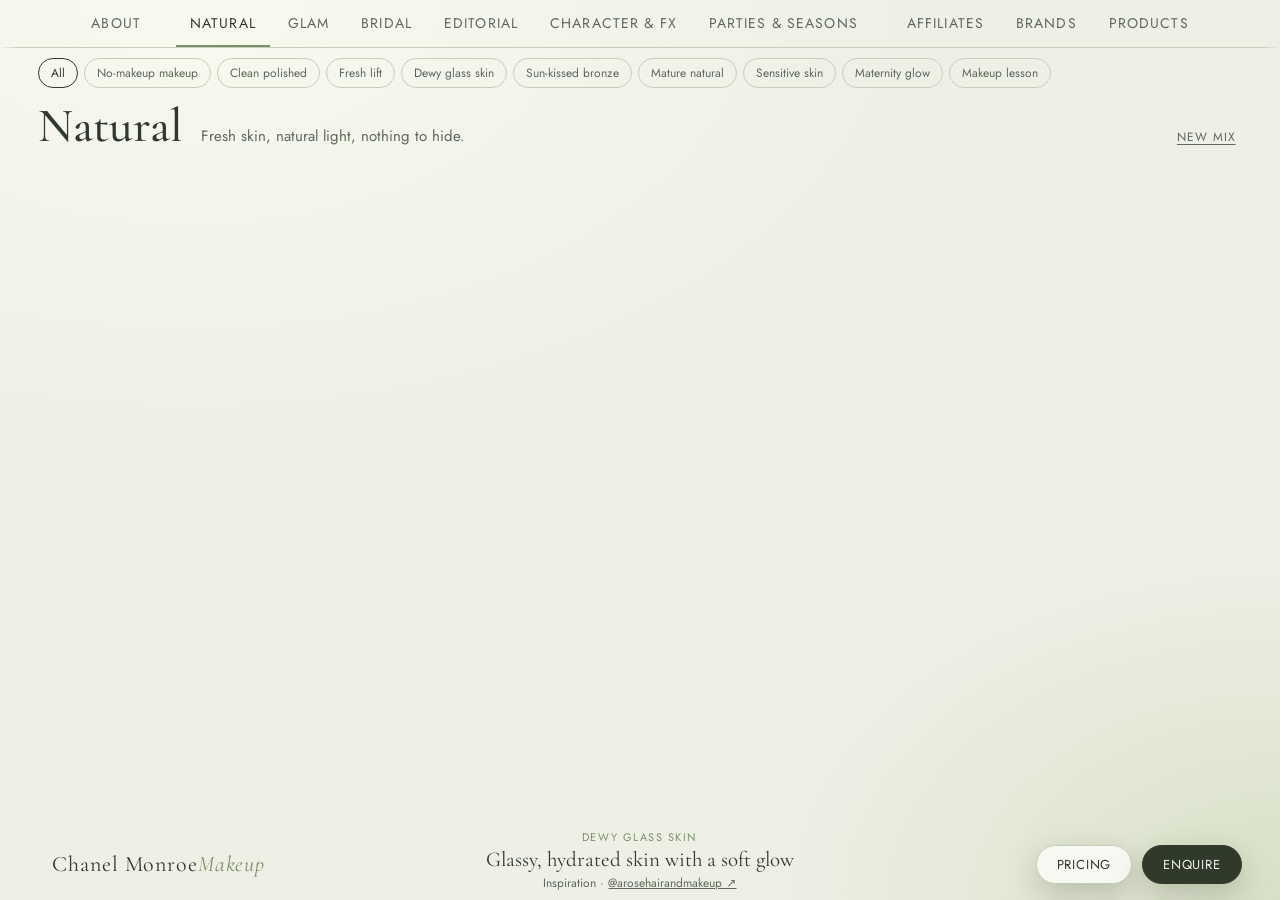
==== commit 124452bf: "Catalogue, brand/product popups, 37 more clips, SEO, media register - data/catalog.js: 526 products," ====
--- a/final-draft/index.html
+++ b/final-draft/index.html
@@ -2,10 +2,35 @@
 <html lang="en">
 <head>
 <meta charset="utf-8">
-<meta name="viewport" content="width=device-width,initial-scale=1">
-<title>Chanel Monroe Makeup</title>
+<meta name="viewport" content="width=device-width,initial-scale=1,viewport-fit=cover">
+<meta name="theme-color" content="#f2eee8">
+<link rel="icon" href="images/icons/favicon.ico" sizes="any">
+<link rel="icon" type="image/png" sizes="32x32" href="images/icons/favicon-32.png">
+<link rel="icon" type="image/png" sizes="192x192" href="images/icons/icon-192.png">
+<link rel="apple-touch-icon" href="images/icons/apple-touch-icon.png">
+<title>Mobile Makeup Artist Gold Coast | Bridal, Glam &amp; SFX | Chanel Monroe Makeup</title>
+<meta name="description" content="Chanel Monroe is a mobile makeup artist on the Gold Coast: bridal, formal and event glam, editorial shoots, SFX, Halloween and party face paint. Huxley-trained. I come to you.">
+<meta name="robots" content="index,follow,max-image-preview:large">
+<meta property="og:type" content="website">
+<meta property="og:site_name" content="Chanel Monroe Makeup">
+<meta property="og:title" content="Chanel Monroe Makeup | Mobile Makeup Artist, Gold Coast">
+<meta property="og:description" content="Bridal, glam, editorial, SFX and party makeup across the Gold Coast. Mobile: I come to you.">
+<meta property="og:image" content="images/icons/icon-512.png">
+<meta property="og:locale" content="en_AU">
+<meta name="twitter:card" content="summary">
+<meta name="geo.region" content="AU-QLD"><meta name="geo.placename" content="Gold Coast">
+<script type="application/ld+json">
+{"@context":"https://schema.org","@type":"BeautySalon","name":"Chanel Monroe Makeup",
+ "description":"Mobile makeup artist on the Gold Coast for bridal, formal, events, editorial shoots, SFX and party face paint.",
+ "image":"images/icons/icon-512.png","logo":"images/icons/icon-512.png",
+ "sameAs":["https://www.instagram.com/chanelmonroemakeup/"],
+ "address":{"@type":"PostalAddress","addressLocality":"Gold Coast","addressRegion":"QLD","addressCountry":"AU"},
+ "areaServed":["Gold Coast","Surfers Paradise","Broadbeach","Burleigh Heads","Southport","Robina","Coolangatta","Palm Beach","Coomera","Helensvale","Hope Island","Nerang","Mermaid Beach","Currumbin","Tweed Heads"],
+ "knowsAbout":["Bridal makeup","Wedding makeup","Formal makeup","Glam makeup","Editorial makeup","Special effects makeup","Halloween makeup","Face painting","Cosmetic tattoo"],
+ "makesOffer":[{"@type":"Offer","itemOffered":{"@type":"Service","name":"Bridal makeup (mobile)"}},{"@type":"Offer","itemOffered":{"@type":"Service","name":"Event and formal glam"}},{"@type":"Offer","itemOffered":{"@type":"Service","name":"Editorial and photoshoot makeup"}},{"@type":"Offer","itemOffered":{"@type":"Service","name":"SFX and Halloween makeup"}},{"@type":"Offer","itemOffered":{"@type":"Service","name":"Party face paint and glitter bar"}}]}
+</script>
 <link rel="preconnect" href="https://fonts.googleapis.com"><link rel="preconnect" href="https://fonts.gstatic.com" crossorigin>
-<link rel="stylesheet" href="https://fonts.googleapis.com/css2?family=Bodoni+Moda:ital,wght@0,500;0,700;1,500&family=Cormorant+Garamond:ital,wght@0,400;0,500;0,600;1,400;1,500&family=Jost:wght@300;400;500;600&family=Pinyon+Script&family=Shrikhand&family=Syne:wght@600;700;800&display=swap">
+<link rel="stylesheet" href="https://fonts.googleapis.com/css2?family=Bodoni+Moda:ital,wght@0,500;0,700;1,500&family=Cormorant+Garamond:ital,wght@0,400;0,500;0,600;1,400;1,500&family=Jost:wght@300;400;500;600&family=Pinyon+Script&family=DM+Serif+Display:ital@0;1&family=Syne:wght@600;700;800&display=swap">
 <style>
 :root{--hdr:64px;--ff:"Jost",system-ui,sans-serif;--fh:"Cormorant Garamond",Georgia,serif;--ease:cubic-bezier(.2,.7,.2,1)}
 *{box-sizing:border-box}html,body{margin:0;height:100%}
@@ -18,7 +43,7 @@
 [data-g="bridal"]{--bg:#fbf8f2;--bg2:#f3ead9;--fg:#3d3833;--soft:#6e665d;--acc:#c2a878;--line:#e6d9c0;--card:#fffdf9;--fh:"Pinyon Script",cursive;--tt:none;--ls:0}
 [data-g="editorial"]{--bg:#0b0b0c;--bg2:#1a1a1d;--fg:#ededed;--soft:#a9a9ae;--acc:#ffffff;--line:#2e2e33;--card:#141416;--fh:"Bodoni Moda",Didot,serif;--tt:uppercase;--ls:.16em}
 [data-g="fx"]{--bg:#141118;--bg2:#2a1020;--fg:#f3ece6;--soft:#b9a9a6;--acc:#c4142f;--line:#3a2a33;--card:#1d1820;--fh:"Syne",system-ui,sans-serif;--tt:uppercase;--ls:.06em}
-[data-g="parties"]{--bg:#fff6ec;--bg2:#ffe3f0;--fg:#2a1a3a;--soft:#5e4d6b;--acc:#ff4fa3;--line:#f1d3ae;--card:#fffaf4;--fh:"Shrikhand",Georgia,cursive;--tt:none;--ls:0}
+[data-g="parties"]{--bg:#fbf3f1;--bg2:#f4e4e1;--fg:#2e2326;--soft:#6e5b60;--acc:#c76d7e;--line:#ecd8d4;--card:#fffaf9;--fh:"DM Serif Display",Georgia,serif;--tt:none;--ls:0}
 
 /* Theme option B: gradients and texture */
 #bgfx{position:fixed;inset:0;z-index:-2;pointer-events:none;opacity:0;transition:opacity .8s,background .8s}
@@ -28,7 +53,8 @@
 body[data-theme="b"][data-g="bridal"] #bgfx{background:radial-gradient(circle at 1px 1px,rgba(194,168,120,.22) 1px,transparent 1.5px) 0 0/22px 22px,radial-gradient(1000px 600px at 50% -10%,#fff 0,transparent 70%),linear-gradient(#fbf8f2,#f4ebe0)}
 body[data-theme="b"][data-g="editorial"] #bgfx{background:url("data:image/svg+xml,%3Csvg xmlns='http://www.w3.org/2000/svg' width='180' height='180'%3E%3Cfilter id='n'%3E%3CfeTurbulence type='fractalNoise' baseFrequency='.9' numOctaves='2'/%3E%3C/filter%3E%3Crect width='100%25' height='100%25' filter='url(%23n)' opacity='.09'/%3E%3C/svg%3E"),linear-gradient(160deg,#121214,#050506)}
 body[data-theme="b"][data-g="fx"] #bgfx{background:radial-gradient(700px 500px at 20% 110%,rgba(196,20,47,.35),transparent 70%),radial-gradient(800px 600px at 90% -10%,rgba(90,30,120,.35),transparent 70%),#100d13;animation:smoke 22s ease-in-out infinite alternate}
-body[data-theme="b"][data-g="parties"] #bgfx{background:radial-gradient(circle,#ff4fa3 2px,transparent 2.5px) 0 0/90px 90px,radial-gradient(circle,#ffc531 2px,transparent 2.5px) 45px 30px/90px 90px,radial-gradient(circle,#38c6f4 2px,transparent 2.5px) 20px 60px/90px 90px,linear-gradient(135deg,#fff6ec,#ffe6f2)}
+/* Parties & Seasons: blush editorial backdrop, three large soft colour blobs (rose, peach, lilac) */
+body[data-theme="b"][data-g="parties"] #bgfx{background:radial-gradient(38vw 34vw at 12% 18%,rgba(242,196,204,.55),transparent 70%),radial-gradient(34vw 30vw at 88% 30%,rgba(246,213,191,.5),transparent 70%),radial-gradient(40vw 34vw at 60% 100%,rgba(221,210,238,.5),transparent 70%),#fbf3f1;filter:blur(0)}
 @keyframes shimmer{0%,100%{background-position:0% 50%}50%{background-position:100% 50%}}
 @keyframes smoke{to{background-position:30px -20px,-40px 30px,0 0}}
 
@@ -253,14 +279,97 @@
 .agrid .cell:hover span{opacity:1}
 @media (max-width:760px){.agrid{grid-template-columns:repeat(4,1fr);gap:5px}}
 .note-small{color:var(--soft);font-size:12px;margin-top:24px}
+/* ===== Layout shell: nav on top, brand bottom left, Pricing + Enquire bottom right ===== */
+:root{--hdr:48px;--foot:70px;--vh:100vh}
+@supports (height:100dvh){:root{--vh:100dvh}}
+body{height:var(--vh)}
+.nav{height:var(--hdr);align-items:center;padding-top:env(safe-area-inset-top)}
+.track{height:calc(var(--vh) - var(--hdr) - var(--foot) - 210px)!important;min-height:260px}
+.info{height:calc(var(--vh) - var(--hdr))!important;padding-bottom:calc(var(--foot) + 30px)!important}
+#gallery{padding-bottom:var(--foot)}
+.fbrand{position:fixed;left:clamp(16px,3vw,40px);bottom:calc(18px + env(safe-area-inset-bottom));z-index:60;font-size:22px;padding:8px 14px;border-radius:99px;background:color-mix(in srgb,var(--bg) 82%,transparent);backdrop-filter:blur(8px);-webkit-backdrop-filter:blur(8px)}
+.fab{position:fixed;right:clamp(16px,3vw,40px);bottom:calc(18px + env(safe-area-inset-bottom));z-index:60;display:flex;gap:10px}
+.fab .pill{box-shadow:0 10px 30px rgba(0,0,0,.18);background:var(--card,#fff);color:var(--fg);border-color:var(--line);text-decoration:none}
+.fab .pill.solid{background:var(--fg);color:var(--bg);border-color:var(--fg)}
+body.editing .fab,body.editing .fbrand{bottom:84px}
+/* one bottom row: brand (left) · rotating caption (centre) · Pricing + Enquire (right), all on the same line */
+.fbrand,.fab{bottom:calc(14px + env(safe-area-inset-bottom));height:44px;align-items:center}
+.fbrand{display:flex}
+#gallery .capbar{position:fixed;z-index:59;left:290px;right:290px;bottom:calc(8px + env(safe-area-inset-bottom));min-height:56px;padding:0}
+.track{height:calc(var(--vh) - var(--hdr) - var(--foot) - 150px)!important}
+@media (max-width:1100px){#gallery .capbar{left:250px;right:250px}.capbar .desc{font-size:17px!important}}
+/* About: the brand name is the page title, so the corner wordmark steps aside */
+body[data-g="about"] .fbrand,body[data-g="about"] .fab{opacity:0;pointer-events:none}
+.fab{transition:opacity .4s}
+.fbrand{transition:opacity .4s}
+.info h1.brand-title{font-family:"Cormorant Garamond",serif;letter-spacing:.04em}
+.info h1.brand-title i{font-style:italic;color:var(--acc)}
+/* nav fits any width: fades at the edges and scrolls sideways when it doesn't fit */
+.nav{-webkit-mask:linear-gradient(90deg,transparent 0,#000 18px,#000 calc(100% - 18px),transparent);mask:linear-gradient(90deg,transparent 0,#000 18px,#000 calc(100% - 18px),transparent);scroll-snap-type:x proximity}
+.nav .item{scroll-snap-align:start}
+@media (min-width:1200px){.nav{justify-content:center}}
+/* ===== Phones (reference: iPhone 17 Pro 402 x 874 pt and iPhone 17 Pro Max 440 x 956 pt) ===== */
+@media (max-width:760px){
+  :root{--hdr:46px;--foot:64px}
+  .nav{gap:0;padding-left:10px;padding-right:10px}
+  .nav .gbtn{padding:12px 10px;font-size:12.5px;letter-spacing:.06em}
+  .nav .dd{display:none!important}               /* hover menus don't work on touch: the style chips below do the job */
+  .nav .sep{margin:12px 4px}
+  .subs{padding:8px 12px 0;gap:6px}
+  .subs .chip{font-size:12px;padding:7px 12px;white-space:nowrap}
+  .ghead{padding:10px 14px 4px;gap:6px 12px}
+  .ghead h1{font-size:30px}
+  .ghead p{font-size:13px;flex-basis:100%;order:3}
+  .track{gap:10px;padding:0 14px;height:calc(var(--vh) - var(--hdr) - var(--foot) - 230px)!important;min-height:240px}
+  /* phones: not enough width for three things on one line, so the caption sits just above the brand/buttons row */
+  #gallery .capbar{left:12px;right:12px;bottom:calc(var(--foot) + 4px + env(safe-area-inset-bottom));min-height:48px}
+  .capbar .desc{font-size:16px!important}
+  .capbar .src{font-size:11px}
+  .fbrand{font-size:16px;padding:8px 12px;left:10px}
+  .fab{right:10px;gap:6px}
+  .fab .pill{padding:9px 13px;font-size:11px;letter-spacing:.04em}
+  .info{padding:4px 14px calc(var(--foot) + 30px)!important}
+  .info h1{font-size:32px}
+  .car .card{width:150px}.car .card img.av{width:80px;height:80px}
+  .car .logo{width:136px;height:76px}
+  .prod{width:170px}.prod .pi{height:180px}
+  .tline li{flex-basis:62%}.tline b{font-size:17px}.tline .ln{font-size:12.5px}
+  .mod{padding:0;align-items:stretch}
+  .aff,.igp{border-radius:0;max-height:none;height:var(--vh);width:100%}
+  .aff .side{padding:56px 18px 18px}
+  .igp{grid-template-rows:auto 1fr}.igp .ph{max-height:58vh}
+  .mod .x{top:calc(8px + env(safe-area-inset-top));right:10px;color:#fff;text-shadow:0 1px 6px rgba(0,0,0,.6)}
+  .po .po-sheet{max-height:calc(var(--vh) - 20px)}
+}
+@media (max-width:380px){.fbrand{display:none}}  /* very small phones: keep the buttons, drop the wordmark */
+/* About timeline: one row, a line with a dot per milestone; scrolls sideways on narrow screens, never stacks */
+.tline{list-style:none;margin:8px 0 28px;padding:0 0 6px;display:flex;overflow-x:auto;scrollbar-width:none;scroll-snap-type:x mandatory}
+.tline::-webkit-scrollbar{display:none}
+.tline li{position:relative;flex:1 0 190px;padding:34px 18px 0 0;scroll-snap-align:start}
+.tline li::before{content:"";position:absolute;left:0;right:0;top:11px;height:1px;background:var(--line)}
+.tline li::after{content:"";position:absolute;left:0;top:6px;width:11px;height:11px;border-radius:50%;background:var(--bg);border:2px solid var(--acc)}
+.tline li:last-child::after{background:var(--acc)}
+.tline .yr{position:absolute;left:20px;top:2px;font-size:11px;letter-spacing:.14em;text-transform:uppercase;color:var(--acc);background:var(--bg);padding:0 8px 0 2px}
+.tline b{display:block;font-family:var(--fh);font-weight:500;font-size:20px;color:var(--fg);margin-bottom:4px;line-height:1.15}
+.tline .ln{display:block;font-size:13px;line-height:1.45;color:var(--soft);max-width:26ch}
+@media (max-width:760px){.tline li{flex-basis:62%}.tline b{font-size:17px}.tline .ln{font-size:12.5px}}
 
 /* ===== Rotating carousels (affiliates, brands, products) ===== */
 .car{position:relative;margin:4px -6px 10px;overflow:hidden;cursor:grab;-webkit-mask:linear-gradient(90deg,transparent,#000 4%,#000 96%,transparent);mask:linear-gradient(90deg,transparent,#000 4%,#000 96%,transparent)}
 .car.drag{cursor:grabbing}
+.car.still{cursor:default;-webkit-mask:none;mask:none}.car.still .rail{margin:0 auto}
 .car .rail{display:flex;gap:16px;width:max-content;padding:8px 6px 14px;will-change:transform}
 .car .rail>*{flex:none;user-select:none;-webkit-user-drag:none}
 .car img{-webkit-user-drag:none;pointer-events:none}
 .car .card{width:180px;cursor:pointer}
+/* Affiliates: just the round photo, bigger, with small text underneath (no card box) */
+.car .card[data-aff]{width:172px;background:none;border:0;padding:4px 0;box-shadow:none}
+.car .card[data-aff]:hover{transform:none;box-shadow:none}
+.car .card[data-aff] img.av{width:156px;height:156px;margin-bottom:10px;border:3px solid var(--card);box-shadow:0 0 0 1px var(--line),0 10px 24px rgba(0,0,0,.10);transition:transform .35s,box-shadow .35s}
+.car .card[data-aff]:hover img.av{transform:scale(1.05);box-shadow:0 0 0 2px var(--acc),0 14px 30px rgba(0,0,0,.14)}
+.car .card[data-aff] b{font-size:12px;letter-spacing:.06em;text-transform:uppercase;line-height:1.3}
+.car .card[data-aff] small{font-size:11.5px}
+@media (max-width:760px){.car .card[data-aff]{width:132px}.car .card[data-aff] img.av{width:118px;height:118px}.car .card[data-aff] b{font-size:10.5px}}
 .car .logo{width:170px;text-decoration:none;color:var(--fg);transition:.25s}
 .car .logo:hover{transform:translateY(-3px);box-shadow:0 12px 30px rgba(0,0,0,.08)}
 .prod{width:210px;background:var(--card);border:1px solid var(--line);border-radius:14px;overflow:hidden;text-decoration:none;color:var(--fg);transition:.25s;display:flex;flex-direction:column}
@@ -271,6 +380,34 @@
 .prod .pt{padding:12px 14px 14px;border-top:1px solid var(--line);font-size:13px;line-height:1.35}
 .prod .pt small{display:block;color:var(--soft);letter-spacing:.08em;text-transform:uppercase;font-size:10.5px;margin-bottom:3px}
 .prod .pt em{display:block;font-style:normal;color:var(--acc);font-size:12px;margin-top:6px}
+.prod{cursor:pointer}.car .logo{cursor:pointer}
+.info h3 .cnt{font-family:var(--ff);font-size:12px;color:var(--soft);margin-left:6px;letter-spacing:.06em}
+/* product popup */
+.pm,.bm{background:var(--card,#fff);color:var(--fg);border-radius:18px;width:min(900px,100%);max-height:calc(var(--vh,100vh) - 40px);overflow:auto;box-shadow:0 30px 80px rgba(0,0,0,.4)}
+.pm{display:grid;grid-template-columns:minmax(0,1fr) minmax(0,1.1fr)}
+.pm-img{background:#fff;display:flex;align-items:center;justify-content:center;padding:28px;min-height:360px;border-right:1px solid var(--line)}
+.pm-img img{max-width:100%;max-height:440px;object-fit:contain}.pm-img.logoonly img{max-height:70px}
+.pm-info{padding:30px 30px 26px}
+.pm-brand{display:block;font-size:11px;letter-spacing:.14em;text-transform:uppercase;color:var(--acc);margin-bottom:6px}
+.lnk{background:none;border:0;padding:0;font:inherit;color:inherit;letter-spacing:inherit;text-transform:inherit;cursor:pointer;text-decoration:underline;text-underline-offset:3px}
+.pm h2{font-family:var(--fh,Georgia,serif);font-weight:500;font-size:28px;line-height:1.15;margin:0 0 6px}
+.pm-cat{color:var(--soft);font-size:13px;margin:0 0 12px}.pm-kit{display:inline-block;background:var(--bg2);border-radius:99px;padding:4px 10px;font-size:12px;margin:0 0 12px}
+.pm-desc{font-size:14px;line-height:1.6;margin:4px 0 20px;max-height:260px;overflow:auto}.pm-desc .soft{color:var(--soft)}
+.pm .pill{display:inline-block;text-decoration:none}
+/* brand popup */
+.bm{display:grid;grid-template-columns:300px 1fr}
+.bm-head{padding:30px 26px;border-right:1px solid var(--line)}
+.bm-logo{display:block;max-width:200px;max-height:80px;object-fit:contain;margin:0 0 18px}
+.bm-head h2{font-family:var(--fh);font-weight:500;font-size:28px;margin:0 0 14px}
+.bm-facts{margin:0 0 16px;display:grid;gap:8px}.bm-facts div{display:flex;gap:10px;font-size:13.5px}.bm-facts dt{min-width:62px;color:var(--soft);text-transform:uppercase;font-size:11px;letter-spacing:.1em;padding-top:2px}.bm-facts dd{margin:0}
+.bm-about{font-size:13.5px;line-height:1.55;color:var(--soft);margin:0 0 18px}
+.bm-head .pill{display:inline-block;text-decoration:none}
+.bm-grid{display:grid;grid-template-columns:repeat(3,1fr);gap:10px;padding:18px;align-content:start}
+.bm-p{background:#fff;border:1px solid var(--line);border-radius:12px;padding:10px;text-align:center;font:inherit;font-size:12px;line-height:1.3;color:var(--fg);cursor:pointer;transition:.25s}
+.bm-p:hover{transform:translateY(-2px);box-shadow:0 10px 24px rgba(0,0,0,.08)}
+.bm-pi{display:flex;height:120px;align-items:center;justify-content:center;margin-bottom:8px}.bm-pi img{max-width:100%;max-height:100%;object-fit:contain}
+.bm-none{padding:24px}
+@media (max-width:760px){.pm,.bm{grid-template-columns:1fr;border-radius:0;max-height:none;height:var(--vh);width:100%}.pm-img{min-height:240px;border-right:0;border-bottom:1px solid var(--line)}.pm-img img{max-height:260px}.bm-head{border-right:0;border-bottom:1px solid var(--line);padding:56px 18px 18px}.bm-grid{grid-template-columns:repeat(3,1fr);padding:12px}.bm-pi{height:80px}}
 .kitlist{display:flex;flex-wrap:wrap;gap:8px;margin:0;padding:0;list-style:none}
 .kitlist li{border:1px solid var(--line);border-radius:99px;padding:6px 12px;font-size:13px;color:var(--soft)}
 
@@ -342,14 +479,14 @@
 </style>
 </head>
 <body data-g="natural">
+<noscript><h1>Chanel Monroe Makeup: mobile makeup artist on the Gold Coast</h1><p>Bridal and wedding makeup, formal and event glam, editorial and photoshoot makeup, SFX and Halloween characters, and party face paint across the Gold Coast, from Coolangatta to Coomera. Trained at the Huxley School of Makeup. Mobile: I come to you. <a href="https://www.instagram.com/chanelmonroemakeup/">Instagram @chanelmonroemakeup</a></p></noscript>
 <div id="tint"></div><div id="bgfx"></div>
 
-<header class="hdr">
-  <a class="brand" href="./" id="brand">Chanel Monroe <i>Makeup</i></a>
-  <span class="sp"></span>
+<a class="brand fbrand" href="./" id="brand">Chanel Monroe <i>Makeup</i></a>
+<div class="fab" aria-label="Pricing and bookings">
   <button class="pill" id="openPricing">Pricing</button>
   <a class="pill solid" id="enquire" href="#" target="_blank" rel="noopener" style="text-decoration:none">Enquire</a>
-</header>
+</div>
 <nav class="nav" id="nav" aria-label="Sections"></nav>
 
 <section id="gallery">
@@ -377,6 +514,8 @@
 </div>
 
 <div class="mod" id="affMod" role="dialog" aria-modal="true" aria-label="Affiliate"><button class="x" data-close aria-label="Close">×</button><div class="aff" id="affBox"></div></div>
+<div class="mod" id="prodMod" role="dialog" aria-modal="true" aria-label="Product"><button class="x" data-close aria-label="Close">×</button><div class="pm" id="pmBox"></div></div>
+<div class="mod" id="brandMod" role="dialog" aria-modal="true" aria-label="Brand"><button class="x" data-close aria-label="Close">×</button><div class="bm" id="bmBox"></div></div>
 <div class="mod" id="igMod" role="dialog" aria-modal="true" aria-label="Instagram post"><button class="x" data-close aria-label="Close">×</button><div class="igp" id="igBox"></div></div>
 
 <div class="editbar" id="editbar">
@@ -396,6 +535,8 @@
 <script src="data/affiliates.js"></script>
 <script src="data/products.js"></script>
 <script src="data/comments.js"></script>
+<script src="data/catalog.js"></script>
+<script src="data/brands-info.js"></script>
 <script>
 var GROUPS = [
   {id:'natural',  name:'Natural',           tag:'Fresh skin, natural light, nothing to hide.',
@@ -486,18 +627,27 @@
   var used={};pins.forEach(function(x){used[x.src]=1});
   var out=[], want=D.perGroup;
   var subs=onlySub?[onlySub]:shuffle(g.subs);
-  var buckets=subs.map(function(s){return shuffle(imgs.filter(function(x){return x.s===s&&!used[x.src]}))});
+  /* "New mix": skip anything shown in the last mix of this section until the section runs out, then start a fresh cycle */
+  var sk=key(g,onlySub),seen=SEEN[sk]=SEEN[sk]||{};
+  var fresh=imgs.filter(function(x){return !used[x.src]&&!seen[x.src]});
+  if(fresh.length<want-pins.length){SEEN[sk]=seen={};fresh=imgs.filter(function(x){return !used[x.src]})}
+  var buckets=subs.map(function(s){return shuffle(fresh.filter(function(x){return x.s===s}))});
   while(out.length+pins.length<want&&buckets.some(function(q){return q.length}))buckets.forEach(function(q){if(out.length+pins.length<want&&q.length)out.push(q.shift())});
   out=shuffle(out);
   var seenPost={};pins.forEach(function(x){if(x.post)seenPost[x.post]=1});
   out=out.filter(function(x){if(!x.post)return true;if(seenPost[x.post])return false;seenPost[x.post]=1;return true});
   var list=pins.filter(function(x){return x.type!=='video'}).concat(out);
-  var vpick=shuffle(vids.filter(function(x){return !used[x.src]})).slice(0,Math.max(0,D.videosPerGroup-pins.filter(function(x){return x.type==='video'}).length));
+  var vwant=Math.max(0,D.videosPerGroup-pins.filter(function(x){return x.type==='video'}).length);
+  var vfresh=vids.filter(function(x){return !used[x.src]&&!seen[x.src]});
+  if(vfresh.length<vwant)vfresh=shuffle(vfresh).concat(shuffle(vids.filter(function(x){return !used[x.src]&&seen[x.src]})));else vfresh=shuffle(vfresh);
+  var vpick=vfresh.slice(0,vwant);
   vpick=pins.filter(function(x){return x.type==='video'}).concat(vpick);
-  vpick.forEach(function(v,k){var at=Math.round((k+1)*(list.length+vpick.length)/(vpick.length+1));list.splice(Math.min(at,list.length),0,v)});
+  /* clips land at random, well-spread positions (never two side by side), so the layout changes every mix too */
+  vpick.forEach(function(v,k){var slot=(list.length+vpick.length)/(vpick.length+1),at=Math.round((k+1)*slot+(Math.random()-.5)*slot*.7);list.splice(Math.max(1,Math.min(at,list.length)),0,v)});
+  list.forEach(function(x){if(!(pins.indexOf(x)>=0))seen[x.src]=1});
   return list;
 }
-var SEL={};function remixAll(){GROUPS.forEach(function(g){SEL[g.id]=pick(g)})}
+var SEL={},SEEN={};function remixAll(){GROUPS.forEach(function(g){SEL[g.id]=pick(g)})}
 
 /* ---- nav ---- */
 function renderNav(){
@@ -552,7 +702,7 @@
 window.addEventListener('pointerup',function(){dragging=false;st.classList.remove('drag')});
 st.addEventListener('mouseenter',function(){paused=true});st.addEventListener('mouseleave',function(){paused=false});
 (function auto(){if(!EDIT&&!page&&!paused&&!dragging&&!$('po').classList.contains('open')&&!$('lb').classList.contains('open')){st.scrollLeft+=0.45*dir;if(st.scrollLeft+st.clientWidth>=st.scrollWidth-1)dir=-1;else if(st.scrollLeft<=0)dir=1}requestAnimationFrame(auto)})();
-$('remix').onclick=function(){remixAll();go(cur,sub)};
+$('remix').onclick=function(){if(!sub)SEL[GROUPS[cur].id]=pick(GROUPS[cur]);go(cur,sub)};
 
 /* ---- lightbox ---- */
 var lbk=0;
@@ -601,10 +751,11 @@
   if(id==='about'){
     var lines=(sec('about').lines||[]).filter(function(l){return l&&!/\[[^\]]*\]/.test(l)});
     var own=shuffle(items().filter(function(x){return x.own&&x.type!=='video'&&!hid(x)}));
-    h='<h1>About</h1><p class="lead">Mobile makeup artist on the Gold Coast. Bridal, glam, editorial, character and party looks.</p>'+
+    h='<h1 class="brand-title">'+$('brand').innerHTML+'</h1><p class="lead">Mobile makeup artist on the Gold Coast. Bridal, glam, editorial, character and party looks.</p>'+
       '<p class="about-lines" id="aboutLine">'+esc(lines[0]||'Makeup for every kind of day, from barely there to full character.')+'</p>'+
+      '<ol class="tline">'+ABOUT_BIO.map(function(b){return '<li><span class="yr">'+esc(b[0])+'</span><b>'+esc(b[1])+'</b><span class="ln">'+esc(b[2])+'</span></li>'}).join('')+'</ol>'+
       '<h3>Chanel’s work</h3><div class="agrid" id="agrid"></div>'+
-      '<p><a class="pill" style="text-decoration:none;display:inline-block;margin-top:10px" href="'+ig+'" target="_blank" rel="noopener">Follow on Instagram</a> <a class="pill solid" style="text-decoration:none;display:inline-block" href="'+BOOK+'" target="_blank" rel="noopener">Enquire</a></p>'+
+      '<p><a class="pill" style="text-decoration:none;display:inline-block;margin-top:10px" href="'+ig+'" target="_blank" rel="noopener">Follow on Instagram</a></p>'+
       (lines.length?'':'<p class="note-small">Bio lines still to write: edit ABOUT_LINES in data/site-content.js.</p>');
     if(lines.length>1){var n=0;aboutTimer=setInterval(function(){var p=$('aboutLine');if(!p)return clearInterval(aboutTimer);p.style.opacity=0;setTimeout(function(){n=(n+1)%lines.length;p.textContent=lines[n];p.style.opacity=1},400)},3800)}
   }
@@ -615,15 +766,15 @@
   }
   if(id==='brands'){
     h='<h1>Brands</h1><p class="lead">'+esc((sec('brands').lines||[])[0]||'The brands in my kit.')+'</p>'+sec('brands').groups.map(function(g){
-      return '<h3>'+esc(g.name)+'</h3>'+carousel(g.tiles.map(function(t){var u=BRAND_URL[t.text];return '<a class="logo" '+(u?'href="'+u+'" target="_blank" rel="noopener"':'')+' title="'+esc(t.text)+(u?' · visit site':'')+'">'+(t.src?'<img loading="lazy" src="'+t.src+'" alt="'+esc(t.text)+'">':esc(t.text))+'</a>'}).join(''))}).join('')+
+      return '<h3>'+esc(g.name)+'</h3>'+carousel(g.tiles.map(function(t){return '<div class="logo" role="button" tabindex="0" data-brand="'+esc(t.text)+'" title="'+esc(t.text)+'">'+(t.src?'<img loading="lazy" src="'+t.src+'" alt="'+esc(t.text)+'">':esc(t.text))+'</div>'}).join(''))}).join('')+
       '<p class="note-small">'+esc((sec('brands').lines||[]).slice(-1)[0]||'')+' ModelCo closed in 2025: its link goes to the brand’s old site, which now points to MCoBeauty.</p>';
   }
   if(id==='products'){
-    var PR=window.PRODUCTS||[],pg=[];PR.forEach(function(p){if(pg.indexOf(p.g)<0)pg.push(p.g)});
-    var kit=(sec('products').groups.filter(function(g){return /kit/i.test(g.name)})[0]||{tiles:[]}).tiles;
-    h='<h1>Products</h1><p class="lead">'+esc((sec('products').lines||[])[0]||'The products I actually reach for on clients.')+'</p>'+pg.map(function(g){
-      return '<h3>'+esc(g)+'</h3>'+carousel(PR.map(function(p){if(p.g!==g)return '';var logo=brandLogo(p.brand),im=p.img||logo;
-        return '<a class="prod" '+(p.url?'href="'+p.url+'" target="_blank" rel="noopener"':'')+'><div class="pi'+(p.img?'':' logoonly')+'">'+(im?'<img loading="lazy" src="'+im+'" alt="'+esc(p.brand+' '+p.name)+'">':'')+'</div><div class="pt"><small>'+esc(p.brand)+'</small>'+esc(p.name)+(p.url?'<em>View product ↗</em>':'')+'</div></a>'}).join(''))}).join('')+
+    /* catalogue: "In Chanel's kit" first, then every category (up to 25 each); tap a product for its details */
+    var C=catalog(),kit=(sec('products').groups.filter(function(g){return /kit/i.test(g.name)})[0]||{tiles:[]}).tiles;
+    h='<h1>Products</h1><p class="lead">'+esc((sec('products').lines||[])[0]||'The products I actually reach for on clients.')+' Tap any product for details.</p>'+C.cats.map(function(c){
+      var list=C.items.filter(function(p){return p.cat===c});if(!list.length)return '';
+      return '<h3>'+esc(c)+' <small class="cnt">'+list.length+'</small></h3>'+carousel(list.slice(0,25).map(prodCard).join(''))}).join('')+
       (kit.length?'<h3>Also in the kit</h3><ul class="kitlist">'+kit.map(function(t){return '<li>'+esc(t.text)+'</li>'}).join('')+'</ul>':'')+
       '<p class="note-small">'+esc((sec('products').lines||[]).slice(-1)[0]||'')+'</p>';
   }
@@ -632,11 +783,54 @@
   startCarousels(el);
 }
 
+/* ---- About: short biography, taken from Chanel's Instagram (posts, tags and highlights). Confirm with Chanel before going live. ---- */
+/* [year, title, line] in date order: shown as a one-row timeline */
+var ABOUT_BIO=[
+ ['2017','Makeup school','Trained at the Huxley School of Makeup; created "Gypsy Witch" for its competition.'],
+ ['2017','Character & SFX','Halloween characters, SFX creatures and gothic glam.'],
+ ['2018','On set','Editorial shoots with Gold Coast photographers, incl. men’s grooming.'],
+ ['2021','Cosmetic tattoo','Cosmetic tattoo training with Trace Cosmetic Tattoo Academy.'],
+ ['Today','Mobile on the Gold Coast','Bridal, glam, events, shoots and parties: I come to you.']
+];
+
 /* ---- brand websites (checked Nov 2026) ---- */
 var BRAND_URL={'Ultra Violette':'https://www.ultraviolette.com.au','Nude by Nature':'https://www.nudebynature.com.au','MCoBeauty':'https://www.mcobeauty.com','Designer Brands':'https://www.dbcosmetics.com.au','Napoleon Perdis':'https://www.napoleonperdis.com','Adorn Cosmetics':'https://www.adorncosmetics.com.au','Bloom Cosmetics':'https://bloomcosmetics.com','INIKA Organic':'https://inikaorganic.com','Bali Body':'https://au.balibodyco.com','Natio':'https://www.natio.com.au','Ere Perez':'https://ereperez.com','ModelCo':'https://www.modelco.com','Lanolips':'https://lanolips.com','Frank Body':'https://frankbody.com','Sand & Sky':'https://au.sandandsky.com','Go-To Skincare':'https://gotoskincare.com','LaGlam Minerals':'https://australianmade.com.au/licensees/laglam-minerals','MECCA Cosmetica':'https://www.mecca.com/en-au',
  'NARS':'https://www.narscosmetics.com','Charlotte Tilbury':'https://www.charlottetilbury.com/au','Fenty Beauty':'https://fentybeauty.com/en-au','Rare Beauty':'https://www.rarebeauty.com','Laura Mercier':'https://www.lauramercier.com','Huda Beauty':'https://hudabeauty.com/en-au','Anastasia Beverly Hills':'https://www.anastasiabeverlyhills.com','MAC Cosmetics':'https://www.maccosmetics.com.au','Bobbi Brown':'https://www.bobbibrown.com.au','Lancôme':'https://www.lancome.com.au','Clinique':'https://www.clinique.com.au','Dior Beauty':'https://www.dior.com/en_au/beauty','Danessa Myricks Beauty':'https://danessamyricksbeauty.com','Kryolan':'https://global.kryolan.com','Mehron':'https://www.mehron.com','Ben Nye':'https://www.bennye.com','Fusion Body Art':'https://fusionbodyart.com','Real Techniques':'https://realtechniques.com','Embryolisse':'https://www.embryolisse.com',
  'Alpha-H':'https://www.alpha-h.com','MooGoo':'https://moogoo.com.au','Issada':'https://www.issada.com','Skin O2':'https://www.skino2.com.au','Roccoco Botanicals':'https://roccoco.com','Cannabella':'https://cannabella.com.au','Cedar & Stone':'https://cedarandstone.com.au','Oil \'o\' Eve':'https://oiloeve.com','Garbo & Kelly':'https://garboandkelly.com','Makeup Cartel':'https://makeupcartel.com.au','Clean Beauty Market':'https://cleanbeautymarket.com.au','Loving Tan':'https://lovingtan.com','Lash & Brow Professional':'https://www.lashandbrow.com.au','Lust Minerals':'https://lustminerals.com.au','Noosa Naturals':'https://noosanaturals.com.au','Eye of Horus':'https://eyeofhoruscosmetics.com'};
 function brandLogo(name){var n=String(name).toLowerCase(),hit='';sec('brands').groups.forEach(function(g){g.tiles.forEach(function(t){var a=t.text.toLowerCase();if(!hit&&t.src&&(a===n||n.indexOf(a)===0||a.indexOf(n)===0))hit=t.src})});return hit}
+
+/* ---- product catalogue: Chanel's kit (data/products.js) + brand catalogue (data/catalog.js), de-duplicated ---- */
+var CAT_ORDER=['In Chanel’s kit','Trending now','Skin prep','Primer & setting','Foundation & base','Concealer & correct','Powder','Bronzer & contour','Blush','Highlighter','Eyeshadow','Eyeliner','Mascara','Brows','Lashes','Lipstick','Lip gloss & oil','Lip liner','Lip care','SPF','Body & tan','Brushes & tools','Face paint & SFX'];
+var _cat=null;
+function catalog(){if(_cat)return _cat;var items=[],seen={};
+  function add(p){var k=(p.url||p.brand+p.name).toLowerCase().replace(/[?#].*$/,'').replace(/\/$/,'');var n=(p.brand+'|'+p.name).toLowerCase().replace(/[^a-z0-9|]/g,'');if(seen[k]||seen[n])return;seen[k]=seen[n]=1;p.i=items.length;items.push(p)}
+  (window.PRODUCTS||[]).forEach(function(p){add({brand:p.brand,name:p.name,url:p.url,img:p.img,desc:p.desc||'',cat:'In Chanel’s kit',kit:1,src:p.src||''})});
+  ((window.CATALOG||{}).items||[]).forEach(function(p){add(Object.assign({},p))});
+  var cats=CAT_ORDER.filter(function(c){return items.some(function(p){return p.cat===c})});
+  items.forEach(function(p){if(cats.indexOf(p.cat)<0)cats.push(p.cat)});
+  return _cat={items:items,cats:cats}}
+function prodCard(p){var im=p.img||brandLogo(p.brand);
+  return '<div class="prod" role="button" tabindex="0" data-prod="'+p.i+'"><div class="pi'+(p.img?'':' logoonly')+'">'+(im?'<img loading="lazy" src="'+im+'" alt="'+esc(p.brand+' '+p.name)+'" onerror="this.style.visibility=\'hidden\'">':'')+'</div><div class="pt"><small>'+esc(p.brand)+'</small>'+esc(p.name)+(p.kit?'<em>In Chanel’s kit</em>':'')+'</div></div>'}
+function shopName(u){var h=(String(u).match(/^https?:\/\/([^/]+)/)||[])[1]||'';h=h.replace(/^www\.|^au\./,'');return ({'adorebeauty.com.au':'Adore Beauty','mecca.com':'MECCA','sephora.com.au':'Sephora','spacenk.com':'Space NK','davidjones.com':'David Jones'})[h]||h}
+function openProduct(p){var im=p.img||brandLogo(p.brand),B=(window.BRANDS_INFO||{})[p.brand];
+  $('pmBox').innerHTML='<div class="pm-img'+(p.img?'':' logoonly')+'">'+(im?'<img src="'+im+'" alt="'+esc(p.brand+' '+p.name)+'">':'')+'</div><div class="pm-info"><small class="pm-brand">'+(B||brandLogo(p.brand)?'<button class="lnk" data-brand="'+esc(p.brand)+'">'+esc(p.brand)+' ›</button>':esc(p.brand))+'</small><h2>'+esc(p.name)+'</h2>'+
+    '<p class="pm-cat">'+esc(p.cat)+(p.price?' · '+esc(p.price):'')+'</p>'+(p.kit?'<p class="pm-kit">One of the products Chanel uses on clients.</p>':'')+
+    '<div class="pm-desc">'+(p.desc?esc(p.desc).replace(/\n+/g,'<br><br>'):'<span class="soft">Description coming soon.</span>')+'</div>'+
+    (p.url?'<a class="pill solid" href="'+p.url+'" target="_blank" rel="noopener sponsored">View at '+esc(shopName(p.url))+' ↗</a>':'')+
+    (p.desc&&p.src?'<p class="note-small">Product description from '+esc(p.src)+'.</p>':'')+'</div>';
+  $('prodMod').classList.add('open')}
+function openBrand(name){var B=(window.BRANDS_INFO||{})[name]||{},logo=brandLogo(name),url=BRAND_URL[name]||B.url,C=catalog();
+  var mine=C.items.filter(function(p){return p.brand===name||(p.brand||'').toLowerCase()===name.toLowerCase()}).slice(0,9);
+  var facts=[['Est.',B.est],['From',B.origin],['Founder',B.founder]].filter(function(f){return f[1]});
+  $('bmBox').innerHTML='<div class="bm-head">'+(logo?'<img class="bm-logo" src="'+logo+'" alt="'+esc(name)+'">':'<h2>'+esc(name)+'</h2>')+
+    (facts.length?'<dl class="bm-facts">'+facts.map(function(f){return '<div><dt>'+f[0]+'</dt><dd>'+esc(f[1])+'</dd></div>'}).join('')+'</dl>':'')+
+    (B.about?'<p class="bm-about">'+esc(B.about)+'</p>':'')+(url?'<a class="pill solid" href="'+url+'" target="_blank" rel="noopener">Visit '+esc(name)+' ↗</a>':'')+'</div>'+
+    (mine.length?'<div class="bm-grid">'+mine.map(function(p){return '<button class="bm-p" data-prod="'+p.i+'"><span class="bm-pi"><img loading="lazy" src="'+(p.img||logo)+'" alt=""></span><span>'+esc(p.name)+'</span></button>'}).join('')+'</div>':'<p class="note-small bm-none">Products from this brand are coming soon.</p>');
+  $('brandMod').classList.add('open')}
+document.addEventListener('click',function(e){var b=e.target.closest('[data-brand]'),p=e.target.closest('[data-prod]');
+  if(p&&!e.defaultPrevented){var it=catalog().items[+p.dataset.prod];if(it){$('brandMod').classList.remove('open');openProduct(it)}return}
+  if(b&&!e.defaultPrevented){$('prodMod').classList.remove('open');openBrand(b.dataset.brand)}});
+document.addEventListener('keydown',function(e){if(e.key==='Enter'&&e.target.matches&&e.target.matches('[data-prod],[data-brand]'))e.target.click()});
 
 /* ---- horizontal auto-rotating carousel: loops, pauses on hover, drag or swipe to move ---- */
 function carousel(inner){return '<div class="car"><div class="rail">'+inner+'</div></div>'}
@@ -644,9 +838,13 @@
 function startCarousels(root){
   cars=[];[].forEach.call(root.querySelectorAll('.car'),function(c,k){
     var rail=c.querySelector('.rail');if(!rail.children.length){c.remove();return}
-    var orig=rail.innerHTML;while(rail.scrollWidth<c.clientWidth*2.2&&rail.children.length<400)rail.insertAdjacentHTML('beforeend',orig);
-    rail.insertAdjacentHTML('beforeend',rail.innerHTML); /* second copy makes the loop seamless */
-    var s={el:c,rail:rail,x:0,v:(k%2?-0.35:0.35),hover:false,drag:false,sx:0,ox:0,moved:0};
+    /* no double-ups: a row that fits on screen stays still (centred); a longer row loops with exactly one hidden copy,
+       which only comes into view after every real item has passed */
+    var fits=rail.scrollWidth<=c.clientWidth;
+    if(fits){c.classList.add('still');return}
+    var gap=parseFloat(getComputedStyle(rail).columnGap)||16;rail.insertAdjacentHTML('beforeend',rail.innerHTML);
+    [].slice.call(rail.children,rail.children.length/2).forEach(function(n){n.setAttribute('aria-hidden','true');n.tabIndex=-1});
+    var s={el:c,rail:rail,x:0,v:(k%2?-0.35:0.35),hover:false,drag:false,sx:0,ox:0,moved:0,gap:gap};
     c.addEventListener('mouseenter',function(){s.hover=true});c.addEventListener('mouseleave',function(){s.hover=false;s.drag=false;c.classList.remove('drag')});
     c.addEventListener('pointerdown',function(e){s.drag=true;s.moved=0;s.sx=e.clientX;s.ox=s.x;c.classList.add('drag')});
     c.addEventListener('pointermove',function(e){if(!s.drag)return;s.moved=Math.max(s.moved,Math.abs(e.clientX-s.sx));s.x=s.ox+(e.clientX-s.sx)});
@@ -655,8 +853,8 @@
     c.addEventListener('wheel',function(e){if(Math.abs(e.deltaX)>Math.abs(e.deltaY)){s.x-=e.deltaX;e.preventDefault()}},{passive:false});
     cars.push(s)});
 }
-(function spin(){var busy=$('affMod').classList.contains('open')||$('igMod').classList.contains('open')||document.hidden;
-  cars.forEach(function(s){if(!document.body.contains(s.el))return;var half=s.rail.scrollWidth/2;if(!s.hover&&!s.drag&&!busy)s.x-=s.v;
+(function spin(){var busy=document.querySelector('.mod.open')||document.hidden;
+  cars.forEach(function(s){if(!document.body.contains(s.el))return;var half=(s.rail.scrollWidth+s.gap)/2;if(!s.hover&&!s.drag&&!busy)s.x-=s.v;
     if(half>0){while(s.x<=-half)s.x+=half;while(s.x>0)s.x-=half}s.rail.style.transform='translateX('+s.x+'px)'});
   requestAnimationFrame(spin)})();
 
@@ -674,7 +872,7 @@
 var igList=[],igk=0;
 function ago(t){if(!t)return '';var s=Date.now()/1000-t,d=s/86400;return d<1?Math.max(1,Math.round(s/3600))+'h':d<7?Math.round(d)+'d':d<365?Math.round(d/7)+'w':Math.round(d/365)+'y'}
 function igAv(c){return c.av?'<img class="ava" src="'+c.av+'" alt="">':'<span class="ava">'+esc((c.u||'?')[0].toUpperCase())+'</span>'}
-function igCom(c,rep){return '<div class="c'+(rep?' rep':'')+'">'+igAv(c)+'<div class="tx"><b>'+esc(c.u)+'</b>'+esc(c.t)+'<span class="meta">'+ago(c.at)+(c.l?' · '+c.l+' like'+(c.l>1?'s':''):'')+'</span></div><span class="hrt">♡</span></div>'+(c.r||[]).map(function(x){return igCom(x,1)}).join('')}
+function igCom(c,rep){return '<div class="c'+(rep?' rep':'')+'">'+igAv(c)+'<div class="tx"><b>'+esc(c.u)+'</b>'+esc(c.t)+(c.l?'<span class="meta">'+c.l+' like'+(c.l>1?'s':'')+'</span>':'')+'</div></div>'+(c.r||[]).map(function(x){return igCom(x,1)}).join('')}
 function igShow(k){igk=(k+igList.length)%igList.length;var it=igList[igk],P=(window.IG_POSTS||{})[it.post]||null,ig=SITE.instagram||'https://www.instagram.com/chanelmonroemakeup/';
   var me={u:'chanelmonroemakeup',av:'images/chanel/comments/chanelmonroemakeup.jpg'};
   var cap=P&&P.caption?P.caption:desc(it);
@@ -682,35 +880,29 @@
     '<div class="side"><div class="hd"><img class="ava" src="'+me.av+'" alt="" onerror="this.outerHTML=\'<span class=&quot;ava&quot;>CM</span>\'"><b>chanelmonroemakeup</b>'+(it.post?'<a href="'+it.post+'" target="_blank" rel="noopener">View post</a>':'<a href="'+ig+'" target="_blank" rel="noopener">Follow</a>')+'</div>'+
     '<div class="cm"><div class="cap">'+igCom({u:me.u,av:'',t:cap,at:P&&P.date})+'</div>'+
     (P&&P.comments.length?P.comments.map(function(c){return igCom(c)}).join(''):'<p class="none">No comments yet.<br>Be the first on Instagram.</p>')+'</div>'+
-    '<div class="ft"><span class="ic">♡ 💬 ↗</span>'+(P&&P.count?'<div>'+P.count+' comment'+(P.count>1?'s':'')+'</div>':'')+'<small>'+(P&&P.date?new Date(P.date*1000).toLocaleDateString('en-AU',{day:'numeric',month:'long',year:'numeric'}):esc(it.s))+'</small></div></div>';
+    (P&&P.count?'<div class="ft">'+P.count+' comment'+(P.count>1?'s':'')+'</div>':'')+'</div>';
   var hav=$('igBox').querySelector('.cap .ava');if(hav)hav.outerHTML='<img class="ava" src="'+me.av+'" alt="" onerror="this.outerHTML=\'<span class=&quot;ava&quot;>CM</span>\'">';}
 function igOpen(list,k){igList=list;igShow(k);$('igMod').classList.add('open')}
 $('igBox').addEventListener('click',function(e){var b=e.target.closest('[data-ig]');if(b)igShow(igk+(+b.dataset.ig))});
-[$('affMod'),$('igMod')].forEach(function(m){m.addEventListener('click',function(e){if(e.target===m||e.target.hasAttribute('data-close'))m.classList.remove('open')})});
-/* 36 tiles (9 x 4): fresh order on every visit, then one tile fades to another photo every few seconds */
+[$('affMod'),$('igMod'),$('prodMod'),$('brandMod')].forEach(function(m){m.addEventListener('click',function(e){if(e.target===m||e.target.hasAttribute('data-close'))m.classList.remove('open')})});
+/* About grid: each of Chanel's photos once, fresh order on every visit; two tiles trade places every few seconds */
 var gridTimer=0;
 function buildAboutGrid(own){
   clearInterval(gridTimer);var grid=$('agrid');if(!grid||!own.length)return;
-  var COLS=9,N=36,cells=[],pool=[];
-  while(pool.length<N)pool=pool.concat(shuffle(own));
-  for(var i=0;i<N;i++){ /* avoid the same photo next to or above itself */
-    var j=i;while(j<pool.length&&((i%COLS&&pool[j]===cells[i-1])||(i>=COLS&&pool[j]===cells[i-COLS])))j++;
-    if(j>=pool.length)j=i;var t=pool[i];pool[i]=pool[j];pool[j]=t;cells.push(pool[i]);
-  }
+  /* every photo appears exactly once; columns chosen so the rows come out even (21 photos = 7 x 3) */
+  var N=own.length,COLS=[9,8,7,6,5].filter(function(c){return N%c===0})[0]||Math.min(9,N),cells=shuffle(own);
+  grid.style.gridTemplateColumns=window.matchMedia('(max-width:760px)').matches?'':'repeat('+COLS+',1fr)';
   grid.innerHTML=cells.map(function(x,i){return '<div class="cell" data-i="'+i+'"><img loading="'+(i<18?'eager':'lazy')+'" src="'+x.src+'" alt="'+esc(desc(x))+'"><span>'+esc(desc(x))+'</span></div>'}).join('');
   grid.onclick=function(e){var c=e.target.closest('.cell');if(!c)return;igOpen(own,own.indexOf(cells[+c.dataset.i]))};
   gridTimer=setInterval(function(){
     if(!document.body.contains(grid)||page!=='about'){clearInterval(gridTimer);return}
     if(document.hidden||$('lb').classList.contains('open')||$('igMod').classList.contains('open'))return;
-    var i=Math.floor(Math.random()*N),onScreen={};cells.forEach(function(x){onScreen[x.src]=1});
-    var near=[cells[i-1],cells[i+1],cells[i-COLS],cells[i+COLS]].filter(Boolean);
-    var choices=own.filter(function(x){return !onScreen[x.src]});
-    if(!choices.length)choices=own.filter(function(x){return x!==cells[i]&&near.indexOf(x)<0});
-    if(!choices.length)return;
-    var next=choices[Math.floor(Math.random()*choices.length)],cell=grid.children[i],old=cell.querySelector('img');
-    var img=new Image();img.alt=desc(next);img.className='out';img.onload=function(){cell.appendChild(img);requestAnimationFrame(function(){img.classList.remove('out');old.classList.add('out')});setTimeout(function(){old.remove()},1000);cell.querySelector('span').textContent=desc(next);cells[i]=next};
-    img.src=next.src;
-  },2600);
+    if(N<2)return; /* two tiles swap places with a crossfade, so the grid keeps moving without ever repeating a photo */
+    var a=Math.floor(Math.random()*N),b=(a+1+Math.floor(Math.random()*(N-1)))%N;
+    [[a,cells[b]],[b,cells[a]]].forEach(function(p){var cell=grid.children[p[0]],old=cell.querySelector('img:last-of-type'),next=p[1];
+      var img=new Image();img.alt=desc(next);img.className='out';img.onload=function(){cell.appendChild(img);requestAnimationFrame(function(){img.classList.remove('out');old.classList.add('out')});setTimeout(function(){old.remove()},1000);cell.querySelector('span').textContent=desc(next)};img.src=next.src});
+    var t=cells[a];cells[a]=cells[b];cells[b]=t;
+  },3200);
 }
 
 /* ---- EDIT MODE: drag to reorder (pins), pin, hide, re-caption, move; save to data/overrides.js ---- */
@@ -753,7 +945,7 @@
 /* ---- keys + start ---- */
 document.addEventListener('keydown',function(e){
   var typing=e.target.isContentEditable||/INPUT|TEXTAREA|SELECT/.test(e.target.tagName);
-  if(e.key==='Escape'){po.classList.remove('open');lbClose();$('affMod').classList.remove('open');$('igMod').classList.remove('open')}
+  if(e.key==='Escape'){po.classList.remove('open');lbClose();['affMod','igMod','prodMod','brandMod'].forEach(function(m){$(m).classList.remove('open')})}
   if($('igMod').classList.contains('open')){if(e.key==='ArrowRight')igShow(igk+1);if(e.key==='ArrowLeft')igShow(igk-1);return}
   if(typing)return;
   if((e.key==='e'||e.key==='E')&&!e.ctrlKey&&!e.metaKey){setEdit(!EDIT);return}
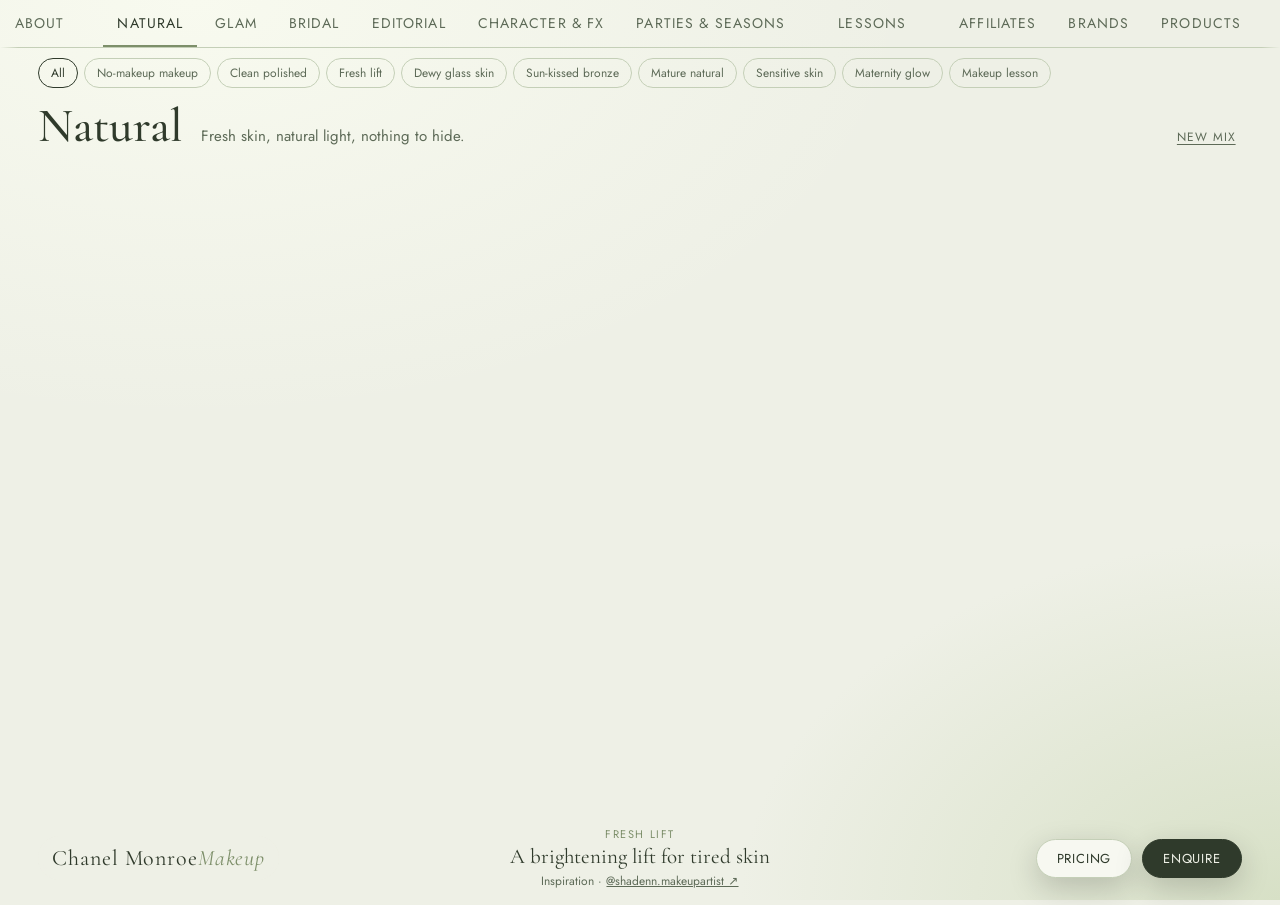
==== commit 2932a05f: "Lessons tab, 100 more Gold Coast affiliates, even footer spacing - Lessons: 60 tutorial clips with s" ====
--- a/final-draft/index.html
+++ b/final-draft/index.html
@@ -245,9 +245,26 @@
 </style>
 <style>
 /* ===== FINAL DRAFT ADDITIONS ===== */
-[data-g="about"],[data-g="affiliates"],[data-g="brands"],[data-g="products"]{--bg:#f2eee8;--bg2:#e7e0d6;--fg:#26221f;--soft:#6b625a;--acc:#9a7b62;--line:#ddd3c7;--card:#faf7f3;--fh:"Cormorant Garamond",Georgia,serif;--tt:none;--ls:0}
+[data-g="about"],[data-g="affiliates"],[data-g="brands"],[data-g="products"],[data-g="lessons"]{--bg:#f2eee8;--bg2:#e7e0d6;--fg:#26221f;--soft:#6b625a;--acc:#9a7b62;--line:#ddd3c7;--card:#faf7f3;--fh:"Cormorant Garamond",Georgia,serif;--tt:none;--ls:0}
 body[data-theme="b"][data-g="about"] #bgfx,body[data-theme="b"][data-g="affiliates"] #bgfx,body[data-theme="b"][data-g="brands"] #bgfx,body[data-theme="b"][data-g="products"] #bgfx{background:radial-gradient(1000px 600px at 80% 0%,#fbf8f3 0,transparent 60%),var(--bg)}
-.nav .sep{flex:none;width:1px;background:var(--line);margin:10px 6px}
+.nav .sep{flex:none;width:1px;background:var(--soft);opacity:.45;margin:12px 8px}
+body[data-theme="b"][data-g="lessons"] #bgfx{background:radial-gradient(1000px 600px at 80% 0%,#fbf8f3 0,transparent 60%),var(--bg)}
+/* Lessons: portrait clip cards and a player popup with sound */
+.lesson{flex:none;width:190px;cursor:pointer;text-align:left}
+.lesson .lp{position:relative;aspect-ratio:9/16;border-radius:14px;overflow:hidden;background:var(--bg2);box-shadow:0 6px 18px rgba(0,0,0,.08)}
+.lesson .lp img{width:100%;height:100%;object-fit:cover;display:block;transition:transform .5s var(--ease)}
+.lesson:hover .lp img{transform:scale(1.04)}
+.lesson .dur{position:absolute;right:8px;bottom:8px;background:rgba(0,0,0,.55);color:#fff;font-size:11px;padding:3px 8px;border-radius:99px}
+.lesson .play{position:absolute;left:50%;top:50%;width:46px;height:46px;margin:-23px 0 0 -23px;border-radius:50%;background:rgba(255,255,255,.85)}
+.lesson .play::after{content:"";position:absolute;left:18px;top:14px;border-left:14px solid #26221f;border-top:9px solid transparent;border-bottom:9px solid transparent}
+.lesson b{display:block;font-weight:500;font-size:14px;margin:8px 2px 2px;line-height:1.3}
+.lesson small{color:var(--soft);font-size:12px;margin:0 2px}
+.ls{display:flex;gap:22px;align-items:center;background:var(--card,#faf7f3);border-radius:18px;padding:16px;max-width:min(94vw,780px)}
+.ls video{height:min(80vh,720px);aspect-ratio:9/16;max-width:60vw;border-radius:12px;background:#000;object-fit:contain}
+.ls-info small{color:#9a7b62;text-transform:uppercase;letter-spacing:.12em;font-size:11px}
+.ls-info h2{font-family:"Cormorant Garamond",Georgia,serif;font-weight:500;font-size:28px;margin:6px 0}
+.ls-info p{color:#6b625a;margin:0 0 16px}
+@media (max-width:760px){.lesson{width:150px}.ls{flex-direction:column;padding:10px;gap:10px}.ls video{height:auto;width:100%;max-width:none;max-height:72vh}}
 .tile video{width:100%;height:100%;object-fit:cover;display:block;pointer-events:none}
 .tile .vtag{position:absolute;top:10px;right:10px;background:rgba(0,0,0,.55);color:#fff;font-size:10px;letter-spacing:.1em;text-transform:uppercase;padding:4px 8px;border-radius:99px}
 .lb video{max-width:min(88vw,900px);max-height:78vh;border-radius:4px}
@@ -280,7 +297,7 @@
 @media (max-width:760px){.agrid{grid-template-columns:repeat(4,1fr);gap:5px}}
 .note-small{color:var(--soft);font-size:12px;margin-top:24px}
 /* ===== Layout shell: nav on top, brand bottom left, Pricing + Enquire bottom right ===== */
-:root{--hdr:48px;--foot:70px;--vh:100vh}
+:root{--hdr:48px;--foot:84px;--vh:100vh}
 @supports (height:100dvh){:root{--vh:100dvh}}
 body{height:var(--vh)}
 .nav{height:var(--hdr);align-items:center;padding-top:env(safe-area-inset-top)}
@@ -293,10 +310,11 @@
 .fab .pill.solid{background:var(--fg);color:var(--bg);border-color:var(--fg)}
 body.editing .fab,body.editing .fbrand{bottom:84px}
 /* one bottom row: brand (left) · rotating caption (centre) · Pricing + Enquire (right), all on the same line */
-.fbrand,.fab{bottom:calc(14px + env(safe-area-inset-bottom));height:44px;align-items:center}
+.fbrand,.fab{bottom:calc(20px + env(safe-area-inset-bottom));height:44px;align-items:center}
 .fbrand{display:flex}
-#gallery .capbar{position:fixed;z-index:59;left:290px;right:290px;bottom:calc(8px + env(safe-area-inset-bottom));min-height:56px;padding:0}
-.track{height:calc(var(--vh) - var(--hdr) - var(--foot) - 150px)!important}
+#gallery .capbar{position:fixed;z-index:59;left:290px;right:290px;bottom:calc(12px + env(safe-area-inset-bottom));height:60px;min-height:60px;padding:0;overflow:hidden}
+/* footer zone = 12px gap + 60px row + 12px gap: same space above and below the bottom row */
+.track{height:calc(var(--vh) - var(--hdr) - var(--foot) - 115px)!important}
 @media (max-width:1100px){#gallery .capbar{left:250px;right:250px}.capbar .desc{font-size:17px!important}}
 /* About: the brand name is the page title, so the corner wordmark steps aside */
 body[data-g="about"] .fbrand,body[data-g="about"] .fab{opacity:0;pointer-events:none}
@@ -516,6 +534,7 @@
 <div class="mod" id="affMod" role="dialog" aria-modal="true" aria-label="Affiliate"><button class="x" data-close aria-label="Close">×</button><div class="aff" id="affBox"></div></div>
 <div class="mod" id="prodMod" role="dialog" aria-modal="true" aria-label="Product"><button class="x" data-close aria-label="Close">×</button><div class="pm" id="pmBox"></div></div>
 <div class="mod" id="brandMod" role="dialog" aria-modal="true" aria-label="Brand"><button class="x" data-close aria-label="Close">×</button><div class="bm" id="bmBox"></div></div>
+<div class="mod" id="lessonMod" role="dialog" aria-modal="true" aria-label="Lesson"><button class="x" data-close aria-label="Close">&times;</button><div class="ls" id="lsBox"></div></div>
 <div class="mod" id="igMod" role="dialog" aria-modal="true" aria-label="Instagram post"><button class="x" data-close aria-label="Close">×</button><div class="igp" id="igBox"></div></div>
 
 <div class="editbar" id="editbar">
@@ -537,6 +556,7 @@
 <script src="data/comments.js"></script>
 <script src="data/catalog.js"></script>
 <script src="data/brands-info.js"></script>
+<script src="data/lessons.js"></script>
 <script>
 var GROUPS = [
   {id:'natural',  name:'Natural',           tag:'Fresh skin, natural light, nothing to hide.',
@@ -552,7 +572,7 @@
   {id:'parties',  name:'Parties & Seasons', tag:'Every celebration needs a little sparkle.',
    subs:['Glitter bar and gems','Kids face paint','Express designs','Easter','Christmas and New Year','Holiday specials'], looks:['easter','christmas','birthday','festival','hens','mini-paint']}
 ];
-var PAGES = [{id:'about',name:'About'},{id:'affiliates',name:'Affiliates'},{id:'brands',name:'Brands'},{id:'products',name:'Products'}];
+var PAGES = [{id:'about',name:'About'},{id:'lessons',name:'Lessons'},{id:'affiliates',name:'Affiliates'},{id:'brands',name:'Brands'},{id:'products',name:'Products'}];
 var DESC = {
  'No-makeup makeup':['Skin that looks like skin, only better','A barely-there base with a soft flush'],
  'Clean polished':['Clean, even skin and groomed brows','Polished, simple and camera-ready'],
@@ -655,7 +675,7 @@
   h+=GROUPS.map(function(g,i){
     var subs=g.subs.map(function(s){return '<button data-g="'+i+'" data-s="'+esc(s)+'">'+esc(s)+'<small>'+items().filter(function(x){return !x.own&&x.s===s&&!hid(x)}).length+'</small></button>'}).join('');
     return '<div class="item"><button class="gbtn" data-g="'+i+'">'+g.name+'</button><div class="dd"><button data-g="'+i+'" data-s=""><b>All '+g.name+'</b></button>'+subs+'</div></div>'}).join('');
-  h+='<span class="sep"></span>'+PAGES.slice(1).map(function(p){return '<div class="item"><button class="gbtn" data-p="'+p.id+'">'+p.name+'</button></div>'}).join('');
+  h+='<span class="sep"></span><div class="item"><button class="gbtn" data-p="lessons">Lessons</button></div><span class="sep"></span>'+PAGES.slice(1).filter(function(p){return p.id!=='lessons'}).map(function(p){return '<div class="item"><button class="gbtn" data-p="'+p.id+'">'+p.name+'</button></div>'}).join('');
   $('nav').innerHTML=h;markNav();
 }
 function markNav(){[].forEach.call($('nav').querySelectorAll('.gbtn'),function(x){x.setAttribute('aria-current',page?x.dataset.p===page:(x.dataset.g!=null&&+x.dataset.g===cur))})}
@@ -769,6 +789,7 @@
       return '<h3>'+esc(g.name)+'</h3>'+carousel(g.tiles.map(function(t){return '<div class="logo" role="button" tabindex="0" data-brand="'+esc(t.text)+'" title="'+esc(t.text)+'">'+(t.src?'<img loading="lazy" src="'+t.src+'" alt="'+esc(t.text)+'">':esc(t.text))+'</div>'}).join(''))}).join('')+
       '<p class="note-small">'+esc((sec('brands').lines||[]).slice(-1)[0]||'')+' ModelCo closed in 2025: its link goes to the brand’s old site, which now points to MCoBeauty.</p>';
   }
+  if(id==='lessons')h=lessonsHTML();
   if(id==='products'){
     /* catalogue: "In Chanel's kit" first, then every category (up to 25 each); tap a product for its details */
     var C=catalog(),kit=(sec('products').groups.filter(function(g){return /kit/i.test(g.name)})[0]||{tiles:[]}).tiles;
@@ -858,6 +879,20 @@
     if(half>0){while(s.x<=-half)s.x+=half;while(s.x>0)s.x-=half}s.rail.style.transform='translateX('+s.x+'px)'});
   requestAnimationFrame(spin)})();
 
+/* ---- Lessons: short tutorial clips with sound (data/lessons.js), in chapter order; tap one to watch ---- */
+var LESSON_ORDER=['Skin prep & maintenance','What to eat for your skin','Daily routine','Skincare','Sun protection','Check-ups: derms, skin checks & allergies','Wardrobe ideas','Colours that suit you','Makeup looks & styles','Hair styling','Nails','Cosmetic tattoo','Tattoos & unique features','Make it last all day','Removal & cleaning'];
+function lessonsHTML(){var L=window.LESSONS||[];var cats=LESSON_ORDER.filter(function(c){return L.some(function(x){return x.topic===c})});
+  L.forEach(function(x){if(cats.indexOf(x.topic)<0)cats.push(x.topic)});
+  return '<h1>Lessons</h1><p class="lead">Short tutorials and tips from artists, skin professionals and stylists, from skin prep to taking it all off. Tap a lesson to watch it with sound.</p>'+
+    (L.length?cats.map(function(c){return '<h3>'+esc(c)+'</h3>'+carousel(L.map(function(x,i){return x.topic!==c?'':'<div class="lesson" role="button" tabindex="0" data-lesson="'+i+'"><div class="lp"><img loading="lazy" src="'+x.poster+'" alt=""><span class="dur">'+Math.round(x.dur)+'s</span><span class="play" aria-hidden="true"></span></div><b>'+esc(x.title||c)+'</b><small>'+esc(x.by)+'</small></div>'}).join(''))}).join(''):'<p class="note-small">Lessons are on their way.</p>')+
+    '<p class="note-small">Clips belong to the creators credited on each one. General tips only: see a GP, dermatologist or skin-check clinic for anything about your own skin.</p>'}
+function openLesson(i){var x=(window.LESSONS||[])[i];if(!x)return;
+  $('lsBox').innerHTML='<video controls playsinline autoplay src="'+x.src+'" poster="'+x.poster+'"></video><div class="ls-info"><small>'+esc(x.topic)+'</small><h2>'+esc(x.title||x.topic)+'</h2><p>By '+esc(x.by)+'</p><a class="pill" href="'+x.post+'" target="_blank" rel="noopener">Watch on Instagram ↗</a></div>';
+  $('lessonMod').classList.add('open')}
+$('info').addEventListener('click',function(e){var c=e.target.closest('[data-lesson]');if(c)openLesson(+c.dataset.lesson)});
+$('info').addEventListener('keydown',function(e){var c=e.target.closest&&e.target.closest('[data-lesson]');if(c&&e.key==='Enter')openLesson(+c.dataset.lesson)});
+new MutationObserver(function(){if(!$('lessonMod').classList.contains('open')){var v=$('lsBox').querySelector('video');if(v){v.pause();$('lsBox').innerHTML=''}}}).observe($('lessonMod'),{attributes:true,attributeFilter:['class']});
+
 /* ---- affiliate popup: avatar, bio, 3 x 3 of their latest work ---- */
 function fmtN(n){return n==null?'':n>=1000?(n/1000).toFixed(n>=10000?0:1).replace(/\.0$/,'')+'k':String(n)}
 $('info').addEventListener('click',function(e){var c=e.target.closest('[data-aff]');if(!c)return;var a=(window.AFFILIATES||[])[+c.dataset.aff];if(!a)return;
@@ -884,7 +919,7 @@
   var hav=$('igBox').querySelector('.cap .ava');if(hav)hav.outerHTML='<img class="ava" src="'+me.av+'" alt="" onerror="this.outerHTML=\'<span class=&quot;ava&quot;>CM</span>\'">';}
 function igOpen(list,k){igList=list;igShow(k);$('igMod').classList.add('open')}
 $('igBox').addEventListener('click',function(e){var b=e.target.closest('[data-ig]');if(b)igShow(igk+(+b.dataset.ig))});
-[$('affMod'),$('igMod'),$('prodMod'),$('brandMod')].forEach(function(m){m.addEventListener('click',function(e){if(e.target===m||e.target.hasAttribute('data-close'))m.classList.remove('open')})});
+[$('affMod'),$('igMod'),$('prodMod'),$('brandMod'),$('lessonMod')].forEach(function(m){m.addEventListener('click',function(e){if(e.target===m||e.target.hasAttribute('data-close'))m.classList.remove('open')})});
 /* About grid: each of Chanel's photos once, fresh order on every visit; two tiles trade places every few seconds */
 var gridTimer=0;
 function buildAboutGrid(own){
@@ -945,7 +980,7 @@
 /* ---- keys + start ---- */
 document.addEventListener('keydown',function(e){
   var typing=e.target.isContentEditable||/INPUT|TEXTAREA|SELECT/.test(e.target.tagName);
-  if(e.key==='Escape'){po.classList.remove('open');lbClose();['affMod','igMod','prodMod','brandMod'].forEach(function(m){$(m).classList.remove('open')})}
+  if(e.key==='Escape'){po.classList.remove('open');lbClose();['affMod','igMod','prodMod','brandMod','lessonMod'].forEach(function(m){$(m).classList.remove('open')})}
   if($('igMod').classList.contains('open')){if(e.key==='ArrowRight')igShow(igk+1);if(e.key==='ArrowLeft')igShow(igk-1);return}
   if(typing)return;
   if((e.key==='e'||e.key==='E')&&!e.ctrlKey&&!e.metaKey){setEdit(!EDIT);return}
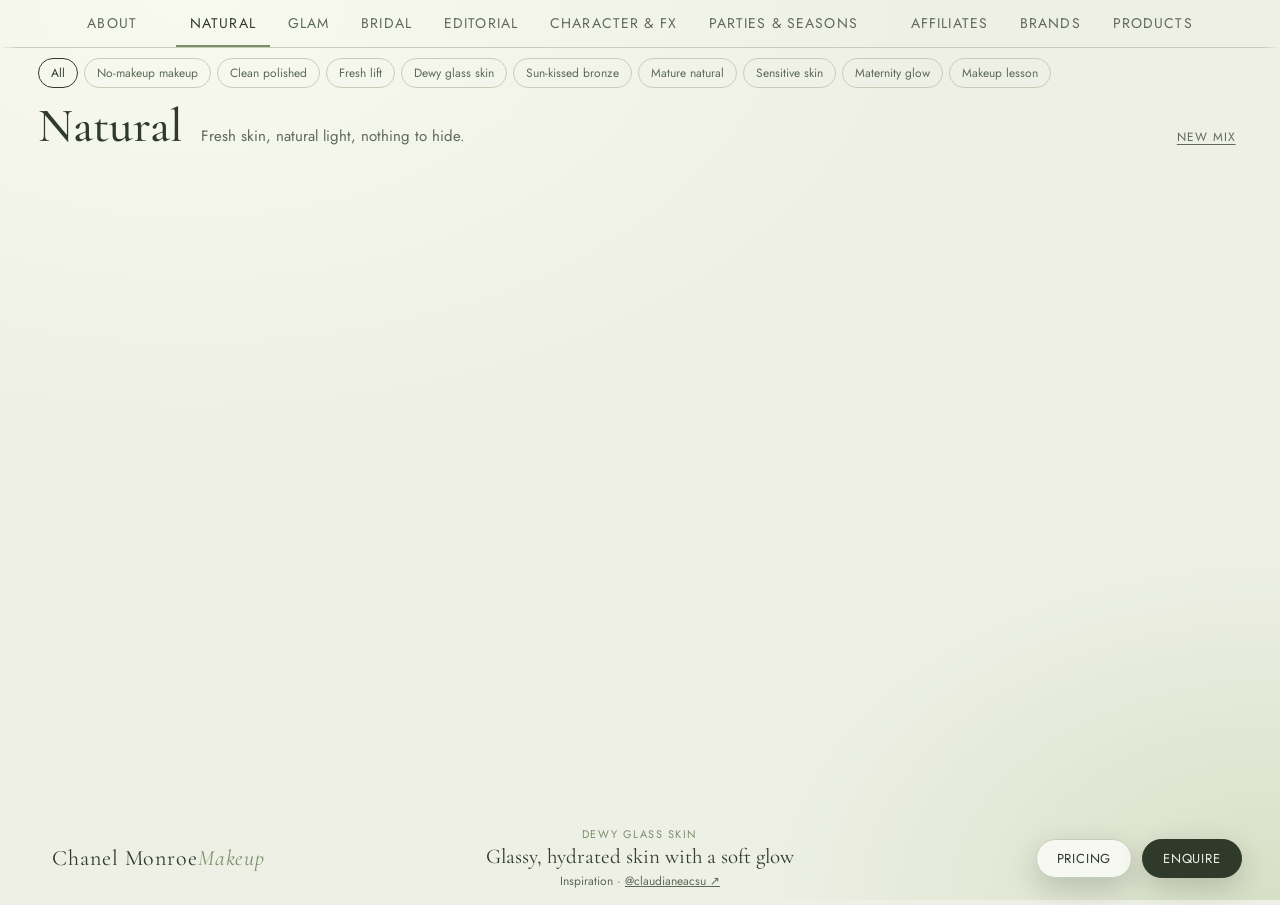
==== commit 404c8b54: "Hide the Lessons tab for now (SHOW_LESSONS flag); add site zip tool Co-Authored-By: Claude Opus 5.5 " ====
--- a/final-draft/index.html
+++ b/final-draft/index.html
@@ -675,7 +675,9 @@
   h+=GROUPS.map(function(g,i){
     var subs=g.subs.map(function(s){return '<button data-g="'+i+'" data-s="'+esc(s)+'">'+esc(s)+'<small>'+items().filter(function(x){return !x.own&&x.s===s&&!hid(x)}).length+'</small></button>'}).join('');
     return '<div class="item"><button class="gbtn" data-g="'+i+'">'+g.name+'</button><div class="dd"><button data-g="'+i+'" data-s=""><b>All '+g.name+'</b></button>'+subs+'</div></div>'}).join('');
-  h+='<span class="sep"></span><div class="item"><button class="gbtn" data-p="lessons">Lessons</button></div><span class="sep"></span>'+PAGES.slice(1).filter(function(p){return p.id!=='lessons'}).map(function(p){return '<div class="item"><button class="gbtn" data-p="'+p.id+'">'+p.name+'</button></div>'}).join('');
+  /* Lessons tab hidden for now (redesign later): set SHOW_LESSONS = true to bring it back */
+  var SHOW_LESSONS=false;
+  h+='<span class="sep"></span>'+(SHOW_LESSONS?'<div class="item"><button class="gbtn" data-p="lessons">Lessons</button></div><span class="sep"></span>':'')+PAGES.slice(1).filter(function(p){return p.id!=='lessons'}).map(function(p){return '<div class="item"><button class="gbtn" data-p="'+p.id+'">'+p.name+'</button></div>'}).join('');
   $('nav').innerHTML=h;markNav();
 }
 function markNav(){[].forEach.call($('nav').querySelectorAll('.gbtn'),function(x){x.setAttribute('aria-current',page?x.dataset.p===page:(x.dataset.g!=null&&+x.dataset.g===cur))})}
